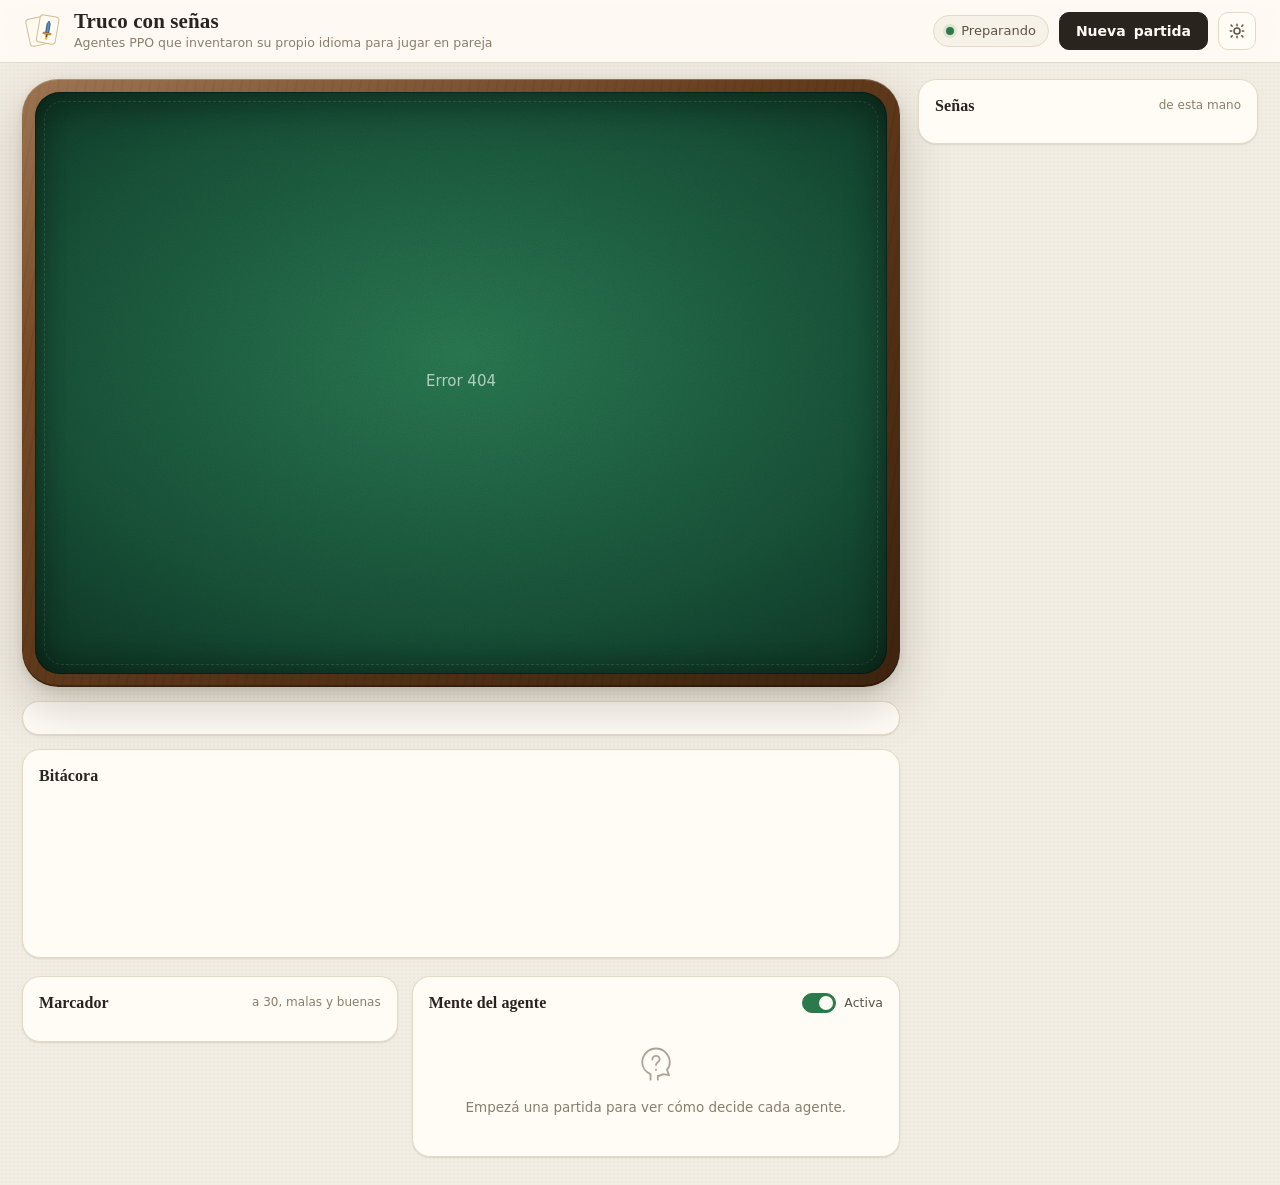
==== truco/web/index.html @ b8590ddc "feat: frontend de la demo con mesa de paño, cartas españolas en SVG y fósforos" ====
<!doctype html>
<html lang="es">
<head>
  <meta charset="utf-8">
  <meta name="viewport" content="width=device-width, initial-scale=1">
  <title>Truco con señas</title>
  <meta name="description" content="Truco argentino en parejas contra agentes PPO que inventaron su propio idioma de señas.">
  <meta name="theme-color" content="#19563b">
  <link rel="icon" href="favicon.svg" type="image/svg+xml">
  <link rel="stylesheet" href="css/theme.css">
  <link rel="stylesheet" href="css/table.css">
  <link rel="stylesheet" href="css/panels.css">
  <script>
    (function () {
      var theme = null;
      try { theme = localStorage.getItem('truco-tema'); } catch (e) {}
      if (theme !== 'light' && theme !== 'dark') {
        theme = window.matchMedia && window.matchMedia('(prefers-color-scheme: dark)').matches ? 'dark' : 'light';
      }
      document.documentElement.dataset.theme = theme;
    })();
  </script>
  <script type="module" src="js/main.js"></script>
</head>
<body>
  <header class="topbar">
    <div class="brand">
      <svg class="brand-logo" viewBox="0 0 40 40" aria-hidden="true">
        <rect x="4" y="6" width="20" height="29" rx="3.5" fill="#fffaf0" stroke="#cdbb96" transform="rotate(-12 14 20)"/>
        <rect x="15" y="4" width="20" height="29" rx="3.5" fill="#fffaf0" stroke="#cdbb96" transform="rotate(10 25 18)"/>
        <g transform="rotate(10 25 18)">
          <path d="M25 9.5 26.6 12.3V22H23.4V12.3Z" fill="#5d8fca" stroke="#1f4470" stroke-width="0.8" stroke-linejoin="round"/>
          <path d="M20.8 22H29.2V23.6H20.8Z" fill="#e2b33d" stroke="#8a5d05" stroke-width="0.6"/>
          <rect x="24.1" y="23.6" width="1.8" height="3.4" fill="#6b3f1d"/>
          <circle cx="25" cy="28" r="1.3" fill="#e2b33d"/>
        </g>
      </svg>
      <div>
        <h1>Truco con señas</h1>
        <p>Agentes PPO que inventaron su propio idioma para jugar en pareja</p>
      </div>
    </div>
    <div class="topbar-actions">
      <span class="mode-pill" id="mode-pill"><span class="dot"></span><span id="mode-text">Preparando</span></span>
      <button class="btn btn-primary" id="btn-nueva" type="button">Nueva<span class="sm-hide"> partida</span></button>
      <button class="icon-btn" id="btn-tema" type="button" aria-label="Cambiar entre modo claro y oscuro" title="Modo claro u oscuro">
        <svg viewBox="0 0 24 24" fill="none" stroke="currentColor" stroke-width="2" stroke-linecap="round" stroke-linejoin="round" aria-hidden="true">
          <path class="icon-sol" d="M12 3v2M12 19v2M4.2 4.2l1.4 1.4M18.4 18.4l1.4 1.4M3 12h2M19 12h2M4.2 19.8l1.4-1.4M18.4 5.6l1.4-1.4"/>
          <circle cx="12" cy="12" r="4"/>
        </svg>
      </button>
    </div>
  </header>

  <main class="layout" id="layout" data-tab="senas">
    <aside class="col col-side col-left" aria-label="Marcador y mente del agente">
      <section class="panel marcador" data-pane="marcador" aria-labelledby="marcador-titulo">
        <div class="panel-head">
          <h2 id="marcador-titulo">Marcador</h2>
          <span class="hint" id="marcador-hint">a 30, malas y buenas</span>
        </div>
        <div class="panel-body" id="marcador"></div>
      </section>
      <section class="panel mente" data-pane="mente" aria-labelledby="mente-titulo">
        <div class="panel-head">
          <h2 id="mente-titulo">Mente del agente</h2>
          <label class="switch">
            <input type="checkbox" id="mente-toggle" checked>
            <span class="track"></span>
            <span>Activa</span>
          </label>
        </div>
        <div class="panel-body" id="mente"></div>
      </section>
    </aside>

    <section class="col col-center" aria-label="Mesa">
      <div class="mesa">
        <div class="pano" id="pano">
          <div class="vacio-mesa">Preparando la mesa…</div>
        </div>
      </div>
      <div class="controles panel" id="controles"></div>
      <div class="tabs" role="tablist" aria-label="Paneles">
        <button type="button" role="tab" data-tab="senas" aria-selected="true">Señas</button>
        <button type="button" role="tab" data-tab="mente" aria-selected="false">Mente</button>
        <button type="button" role="tab" data-tab="marcador" aria-selected="false">Marcador</button>
        <button type="button" role="tab" data-tab="bitacora" aria-selected="false">Bitácora</button>
      </div>
      <section class="panel bitacora" data-pane="bitacora" aria-labelledby="bitacora-titulo">
        <div class="panel-head">
          <h2 id="bitacora-titulo">Bitácora</h2>
          <span class="hint" id="bitacora-hint"></span>
        </div>
        <ol class="log" id="log" aria-live="polite" aria-relevant="additions"></ol>
      </section>
    </section>

    <aside class="col col-side col-right" aria-label="Señas">
      <section class="panel senas" data-pane="senas" aria-labelledby="senas-titulo">
        <div class="panel-head">
          <h2 id="senas-titulo">Señas</h2>
          <span class="hint" id="senas-hint">de esta mano</span>
        </div>
        <div class="panel-body" id="senas"></div>
      </section>
    </aside>
  </main>

  <dialog class="setup" id="setup" aria-labelledby="setup-titulo">
    <form method="dialog" id="setup-form">
      <div class="setup-hero">
        <div class="hero-cards" id="hero-cards"></div>
        <h2 id="setup-titulo">Nueva partida</h2>
        <p>Antes de cada mano, cada jugador le hace una seña a su compañero. Los agentes PPO aprendieron solos qué significa cada gesto.</p>
      </div>
      <div class="setup-body">
        <div class="setup-modes">
          <div class="segmented" role="group" aria-label="Modo">
            <button type="button" data-mode="play" aria-pressed="true">Jugar</button>
            <button type="button" data-mode="watch" aria-pressed="false">Mirar</button>
          </div>
          <span class="mode-help" id="mode-help"></span>
        </div>
        <div class="setup-grid" id="setup-grid"></div>
        <div class="setup-options" id="setup-options"></div>
        <div class="setup-error" id="setup-error" hidden></div>
        <div class="setup-foot">
          <span class="note" id="setup-note"></span>
          <div>
            <button type="button" class="btn btn-ghost" id="setup-cancelar">Cancelar</button>
            <button type="submit" class="btn btn-primary" id="setup-ok" autofocus>Repartir</button>
          </div>
        </div>
      </div>
    </form>
  </dialog>

  <div class="toast-root" id="toasts" aria-live="assertive"></div>
</body>
</html>
---- truco/web/css/theme.css ----
:root {
  color-scheme: light;
  --bg: #f2ede3;
  --bg-grain: rgba(120, 96, 60, 0.035);
  --surface: #fffcf6;
  --surface-2: #f7f2e7;
  --surface-3: #efe8da;
  --border: #e3d9c6;
  --border-strong: #cfc2a8;
  --text: #2a241e;
  --text-2: #5d5346;
  --muted: #8a7e6c;
  --accent: #b5352c;
  --accent-soft: rgba(181, 53, 44, 0.1);
  --envido: #2d64a0;
  --envido-soft: rgba(45, 100, 160, 0.1);
  --good: #2c7a4c;
  --good-soft: rgba(44, 122, 76, 0.12);
  --gold: #b88a12;
  --gold-soft: rgba(201, 162, 39, 0.16);
  --team-0: #2f7d6d;
  --team-0-soft: rgba(47, 125, 109, 0.14);
  --team-1: #b8562c;
  --team-1-soft: rgba(184, 86, 44, 0.14);
  --felt-1: #2b7d55;
  --felt-2: #19563b;
  --felt-3: #0f3a27;
  --felt-ink: #e9f3ea;
  --felt-muted: rgba(233, 243, 234, 0.72);
  --rail-1: #8a5a30;
  --rail-2: #5a3518;
  --rail-3: #3e230e;
  --shadow-1: 0 1px 2px rgba(60, 45, 25, 0.08), 0 1px 1px rgba(60, 45, 25, 0.04);
  --shadow-2: 0 6px 18px rgba(60, 45, 25, 0.1), 0 2px 4px rgba(60, 45, 25, 0.06);
  --shadow-3: 0 18px 50px rgba(40, 28, 12, 0.22), 0 4px 10px rgba(40, 28, 12, 0.1);
  --radius-s: 8px;
  --radius-m: 12px;
  --radius-l: 18px;
  --font-ui: system-ui, -apple-system, "Segoe UI", Roboto, "Helvetica Neue", Arial, sans-serif;
  --font-display: "Iowan Old Style", "Palatino Linotype", Palatino, "Book Antiqua", Georgia, serif;
  --font-mono: ui-monospace, "Cascadia Mono", "Segoe UI Mono", Menlo, Consolas, monospace;
  --ease-out: cubic-bezier(0.2, 0.8, 0.2, 1);
  --ease-spring: cubic-bezier(0.34, 1.56, 0.64, 1);
  --card-w: 92px;
  --card-small: 56px;
  --card-table: 62px;
}

:root[data-theme="dark"] {
  color-scheme: dark;
  --bg: #111412;
  --bg-grain: rgba(255, 255, 255, 0.015);
  --surface: #1a1e1c;
  --surface-2: #202522;
  --surface-3: #282e2a;
  --border: #2d3430;
  --border-strong: #3c4540;
  --text: #ece6da;
  --text-2: #c8bfb0;
  --muted: #958b7b;
  --accent: #ea6a5e;
  --accent-soft: rgba(234, 106, 94, 0.14);
  --envido: #6ea8e3;
  --envido-soft: rgba(110, 168, 227, 0.14);
  --good: #62c08b;
  --good-soft: rgba(98, 192, 139, 0.14);
  --gold: #e2bd52;
  --gold-soft: rgba(226, 189, 82, 0.14);
  --team-0: #4fb39c;
  --team-0-soft: rgba(79, 179, 156, 0.16);
  --team-1: #e08455;
  --team-1-soft: rgba(224, 132, 85, 0.16);
  --felt-1: #20603f;
  --felt-2: #133f2a;
  --felt-3: #0a261a;
  --rail-1: #5e3d22;
  --rail-2: #3d2410;
  --rail-3: #291707;
  --shadow-1: 0 1px 2px rgba(0, 0, 0, 0.4);
  --shadow-2: 0 6px 18px rgba(0, 0, 0, 0.35), 0 2px 4px rgba(0, 0, 0, 0.25);
  --shadow-3: 0 18px 50px rgba(0, 0, 0, 0.55), 0 4px 10px rgba(0, 0, 0, 0.35);
}

*,
*::before,
*::after {
  box-sizing: border-box;
}

html {
  -webkit-text-size-adjust: 100%;
}

body {
  margin: 0;
  min-height: 100vh;
  font-family: var(--font-ui);
  font-size: 15px;
  line-height: 1.45;
  color: var(--text);
  background-color: var(--bg);
  background-image: radial-gradient(var(--bg-grain) 1px, transparent 1px);
  background-size: 4px 4px;
  -webkit-font-smoothing: antialiased;
}

button,
select,
input {
  font: inherit;
  color: inherit;
}

h1,
h2,
h3 {
  margin: 0;
  font-family: var(--font-display);
  font-weight: 700;
  letter-spacing: 0.005em;
}

[hidden] {
  display: none !important;
}

.sr-only {
  position: absolute;
  width: 1px;
  height: 1px;
  padding: 0;
  margin: -1px;
  overflow: hidden;
  clip: rect(0 0 0 0);
  white-space: nowrap;
  border: 0;
}

:focus-visible {
  outline: 2.5px solid var(--gold);
  outline-offset: 2px;
}

.topbar {
  position: sticky;
  top: 0;
  z-index: 30;
  display: flex;
  align-items: center;
  justify-content: space-between;
  gap: 16px;
  padding: 10px 24px;
  background: color-mix(in srgb, var(--surface) 88%, transparent);
  border-bottom: 1px solid var(--border);
  backdrop-filter: saturate(1.4) blur(10px);
}

.brand {
  display: flex;
  align-items: center;
  gap: 12px;
  min-width: 0;
}

.brand-logo {
  width: 38px;
  height: 38px;
  flex: none;
}

.brand h1 {
  font-size: 21px;
  line-height: 1.1;
}

.brand p {
  margin: 1px 0 0;
  font-size: 12.5px;
  color: var(--muted);
  white-space: nowrap;
  overflow: hidden;
  text-overflow: ellipsis;
}

.topbar-actions {
  display: flex;
  align-items: center;
  gap: 10px;
}

.mode-pill {
  display: inline-flex;
  align-items: center;
  gap: 7px;
  height: 32px;
  padding: 0 12px;
  border-radius: 999px;
  background: var(--surface-2);
  border: 1px solid var(--border);
  font-size: 13px;
  color: var(--text-2);
  white-space: nowrap;
}

.mode-pill .dot {
  width: 8px;
  height: 8px;
  border-radius: 50%;
  background: var(--good);
  box-shadow: 0 0 0 3px var(--good-soft);
}

.btn {
  display: inline-flex;
  align-items: center;
  justify-content: center;
  gap: 8px;
  height: 38px;
  padding: 0 16px;
  border-radius: 10px;
  border: 1px solid var(--border-strong);
  background: var(--surface);
  color: var(--text);
  font-weight: 600;
  font-size: 14px;
  cursor: pointer;
  transition: background 0.15s, border-color 0.15s, transform 0.12s, box-shadow 0.15s, color 0.15s;
  white-space: nowrap;
  user-select: none;
}

.btn:hover {
  background: var(--surface-2);
  border-color: var(--muted);
}

.btn:active {
  transform: translateY(1px);
}

.btn:disabled {
  opacity: 0.45;
  cursor: not-allowed;
  transform: none;
}

.btn-primary {
  background: var(--text);
  border-color: var(--text);
  color: var(--surface);
}

.btn-primary:hover {
  background: color-mix(in srgb, var(--text) 86%, var(--surface));
  border-color: color-mix(in srgb, var(--text) 86%, var(--surface));
}

.btn-ghost {
  background: transparent;
  border-color: transparent;
}

.btn-ghost:hover {
  background: var(--surface-2);
  border-color: var(--border);
}

.icon-btn {
  display: inline-grid;
  place-items: center;
  width: 38px;
  height: 38px;
  border-radius: 10px;
  border: 1px solid var(--border);
  background: var(--surface);
  cursor: pointer;
  color: var(--text-2);
  transition: background 0.15s, color 0.15s;
}

.icon-btn:hover {
  background: var(--surface-2);
  color: var(--text);
}

.icon-btn svg {
  width: 18px;
  height: 18px;
}

kbd {
  display: inline-grid;
  place-items: center;
  min-width: 18px;
  height: 18px;
  padding: 0 4px;
  border-radius: 5px;
  border: 1px solid currentColor;
  font: 600 10.5px/1 var(--font-mono);
  opacity: 0.55;
}

.layout {
  display: grid;
  grid-template-columns: minmax(268px, 300px) minmax(0, 1fr) minmax(300px, 350px);
  gap: 18px;
  padding: 16px 22px 28px;
  max-width: 1800px;
  margin: 0 auto;
  align-items: start;
}

.col {
  display: flex;
  flex-direction: column;
  gap: 14px;
  min-width: 0;
}

.col-side {
  position: sticky;
  top: 74px;
  max-height: calc(100vh - 88px);
  overflow-y: auto;
  overscroll-behavior: contain;
  scrollbar-width: thin;
  scrollbar-color: var(--border-strong) transparent;
  padding: 2px;
  margin: -2px;
}

.panel {
  background: var(--surface);
  border: 1px solid var(--border);
  border-radius: var(--radius-l);
  box-shadow: var(--shadow-1);
  min-width: 0;
}

.panel-head {
  display: flex;
  align-items: center;
  justify-content: space-between;
  gap: 10px;
  padding: 14px 16px 10px;
}

.panel-head h2 {
  font-size: 16px;
}

.panel-head .hint {
  font-size: 12px;
  color: var(--muted);
}

.panel-body {
  padding: 0 16px 16px;
}

.tabs {
  display: none;
}

.switch {
  position: relative;
  display: inline-flex;
  align-items: center;
  gap: 8px;
  font-size: 12.5px;
  color: var(--text-2);
  cursor: pointer;
  user-select: none;
}

.switch input {
  position: absolute;
  opacity: 0;
  pointer-events: none;
}

.switch .track {
  position: relative;
  width: 34px;
  height: 20px;
  border-radius: 999px;
  background: var(--surface-3);
  border: 1px solid var(--border-strong);
  transition: background 0.2s, border-color 0.2s;
}

.switch .track::after {
  content: "";
  position: absolute;
  top: 2px;
  left: 2px;
  width: 14px;
  height: 14px;
  border-radius: 50%;
  background: var(--surface);
  box-shadow: var(--shadow-1);
  transition: transform 0.2s var(--ease-out);
}

.switch input:checked + .track {
  background: var(--good);
  border-color: var(--good);
}

.switch input:checked + .track::after {
  transform: translateX(14px);
}

.switch input:focus-visible + .track {
  outline: 2.5px solid var(--gold);
  outline-offset: 2px;
}

dialog.setup {
  width: min(720px, calc(100vw - 32px));
  max-height: calc(100vh - 40px);
  padding: 0;
  border: 1px solid var(--border);
  border-radius: 22px;
  background: var(--surface);
  color: var(--text);
  box-shadow: var(--shadow-3);
  overflow: auto;
}

dialog.setup::backdrop {
  background: rgba(20, 16, 10, 0.5);
  backdrop-filter: blur(3px);
}

.setup-hero {
  position: relative;
  padding: 26px 28px 20px;
  background:
    radial-gradient(120% 140% at 0% 0%, rgba(255, 255, 255, 0.14), transparent 55%),
    linear-gradient(135deg, var(--felt-1), var(--felt-2) 70%, var(--felt-3));
  color: var(--felt-ink);
  overflow: hidden;
}

.setup-hero h2 {
  font-size: 26px;
}

.setup-hero p {
  margin: 6px 0 0;
  max-width: 470px;
  color: var(--felt-muted);
  font-size: 14px;
}

.setup-hero .hero-cards {
  position: absolute;
  right: 18px;
  top: 14px;
  display: flex;
  pointer-events: none;
}

.setup-hero .hero-cards .carta {
  width: 58px;
  height: 87px;
  margin-left: -26px;
  filter: drop-shadow(0 6px 10px rgba(0, 0, 0, 0.35));
}

.setup-hero .hero-cards .carta:nth-child(1) {
  transform: rotate(-14deg) translateY(10px);
}

.setup-hero .hero-cards .carta:nth-child(2) {
  transform: rotate(-2deg);
}

.setup-hero .hero-cards .carta:nth-child(3) {
  transform: rotate(11deg) translateY(8px);
}

.setup-body {
  padding: 20px 28px 24px;
}

.segmented {
  display: inline-flex;
  padding: 4px;
  border-radius: 12px;
  background: var(--surface-2);
  border: 1px solid var(--border);
  gap: 4px;
}

.segmented button {
  height: 34px;
  padding: 0 16px;
  border: 0;
  border-radius: 9px;
  background: transparent;
  color: var(--text-2);
  font-weight: 600;
  font-size: 14px;
  cursor: pointer;
  transition: background 0.15s, color 0.15s, box-shadow 0.15s;
}

.segmented button[aria-pressed="true"] {
  background: var(--surface);
  color: var(--text);
  box-shadow: var(--shadow-1);
}

.setup-modes {
  display: flex;
  align-items: center;
  justify-content: space-between;
  gap: 12px;
  flex-wrap: wrap;
}

.setup-modes .mode-help {
  font-size: 13px;
  color: var(--muted);
}

.setup-grid {
  display: grid;
  grid-template-columns: 1fr 1fr;
  gap: 14px 16px;
  margin-top: 18px;
}

.field {
  display: flex;
  flex-direction: column;
  gap: 6px;
  min-width: 0;
}

.field.wide {
  grid-column: 1 / -1;
}

.field label,
.field .label {
  display: flex;
  align-items: center;
  gap: 8px;
  font-size: 12.5px;
  font-weight: 600;
  color: var(--text-2);
  text-transform: uppercase;
  letter-spacing: 0.04em;
}

.field label .seat-dot {
  width: 9px;
  height: 9px;
  border-radius: 50%;
}

.field select {
  height: 42px;
  padding: 0 36px 0 12px;
  border-radius: 10px;
  border: 1px solid var(--border-strong);
  background: var(--surface)
    url("data:image/svg+xml,%3Csvg xmlns='http://www.w3.org/2000/svg' viewBox='0 0 20 20' fill='%238a7e6c'%3E%3Cpath d='M5.5 7.5 10 12l4.5-4.5'/%3E%3C/svg%3E")
    no-repeat right 10px center / 18px;
  appearance: none;
  cursor: pointer;
  min-width: 0;
  text-overflow: ellipsis;
}

.field select:hover {
  border-color: var(--muted);
}

.field .desc {
  min-height: 2.6em;
  font-size: 12.5px;
  color: var(--muted);
  line-height: 1.35;
}

.setup-options {
  display: flex;
  flex-wrap: wrap;
  align-items: center;
  gap: 14px 22px;
  margin-top: 6px;
  padding-top: 16px;
  border-top: 1px dashed var(--border);
}

.setup-foot {
  display: flex;
  align-items: center;
  justify-content: space-between;
  gap: 12px;
  margin-top: 22px;
}

.setup-foot .note {
  font-size: 12.5px;
  color: var(--muted);
}

.setup-error {
  margin-top: 14px;
  padding: 10px 12px;
  border-radius: 10px;
  background: var(--accent-soft);
  color: var(--accent);
  font-size: 13.5px;
}

.toast-root {
  position: fixed;
  left: 50%;
  bottom: 22px;
  z-index: 60;
  display: flex;
  flex-direction: column;
  align-items: center;
  gap: 8px;
  transform: translateX(-50%);
  pointer-events: none;
}

.toast {
  padding: 10px 16px;
  border-radius: 12px;
  background: var(--text);
  color: var(--surface);
  font-size: 14px;
  box-shadow: var(--shadow-3);
  animation: toast-in 0.25s var(--ease-out) both;
}

.toast.error {
  background: var(--accent);
  color: #fff;
}

@keyframes toast-in {
  from {
    opacity: 0;
    transform: translateY(10px) scale(0.98);
  }
}

@media (max-width: 1280px) {
  .layout {
    grid-template-columns: minmax(0, 1fr) minmax(290px, 340px);
  }

  .col-center {
    grid-column: 1;
    grid-row: 1;
  }

  .col-right {
    grid-column: 2;
    grid-row: 1 / span 2;
  }

  .col-left {
    grid-column: 1;
    grid-row: 2;
    position: static;
    max-height: none;
    overflow: visible;
    display: grid;
    grid-template-columns: minmax(250px, 1fr) minmax(0, 1.3fr);
    align-items: start;
  }
}

@media (max-width: 900px) {
  body {
    font-size: 14.5px;
  }

  .topbar {
    padding: 8px 14px;
  }

  .brand p {
    display: none;
  }

  .brand h1 {
    font-size: 18px;
  }

  .mode-pill {
    display: none;
  }

  .layout {
    grid-template-columns: minmax(0, 1fr);
    padding: 12px 12px 24px;
    gap: 14px;
  }

  .col-side,
  .col-left,
  .col-right {
    position: static;
    max-height: none;
    overflow: visible;
    grid-column: 1;
    grid-row: auto;
  }

  .col-left {
    display: flex;
  }

  .col-center {
    order: -1;
  }

  .tabs {
    display: flex;
    gap: 6px;
    padding: 4px;
    border-radius: 12px;
    background: var(--surface-2);
    border: 1px solid var(--border);
  }

  .tabs button {
    flex: 1;
    height: 36px;
    border: 0;
    border-radius: 9px;
    background: transparent;
    font-weight: 600;
    font-size: 13.5px;
    color: var(--text-2);
    cursor: pointer;
  }

  .tabs button[aria-selected="true"] {
    background: var(--surface);
    color: var(--text);
    box-shadow: var(--shadow-1);
  }

  .layout[data-tab] [data-pane] {
    display: none;
  }

  .layout[data-tab="senas"] [data-pane="senas"],
  .layout[data-tab="mente"] [data-pane="mente"],
  .layout[data-tab="marcador"] [data-pane="marcador"],
  .layout[data-tab="bitacora"] [data-pane="bitacora"] {
    display: block;
  }

  .setup-grid {
    grid-template-columns: 1fr;
  }

  .setup-hero .hero-cards {
    display: none;
  }

  .setup-body,
  .setup-hero {
    padding-left: 18px;
    padding-right: 18px;
  }
}

@media (max-width: 520px) {
  .sm-hide {
    display: none;
  }

  .topbar-actions {
    gap: 8px;
  }

  .topbar .btn {
    padding: 0 14px;
  }
}

@media (prefers-reduced-motion: reduce) {
  *,
  *::before,
  *::after {
    animation-duration: 0.01ms !important;
    animation-iteration-count: 1 !important;
    transition-duration: 0.01ms !important;
  }
}
---- truco/web/css/table.css ----
.carta {
  display: block;
  width: 100%;
  height: auto;
  overflow: visible;
}

.carta-fondo {
  fill: url(#g-paper);
  stroke: #d3c4a5;
  stroke-width: 1;
}

.carta-indice {
  font: 700 17px Georgia, "Times New Roman", serif;
}

:root {
  --card-open: 64px;
}

:root[data-theme="dark"] .carta {
  filter: brightness(0.94) saturate(0.96);
}

@media (min-width: 1281px) {
  .pano-info .mini-score {
    display: none;
  }
}

.mesa {
  position: relative;
  padding: 13px;
  border-radius: 36px;
  background:
    linear-gradient(160deg, rgba(255, 255, 255, 0.16), transparent 30%),
    repeating-linear-gradient(100deg, rgba(0, 0, 0, 0.05) 0 2px, transparent 2px 9px),
    linear-gradient(145deg, var(--rail-1), var(--rail-2) 55%, var(--rail-3));
  box-shadow:
    var(--shadow-3),
    inset 0 1px 0 rgba(255, 255, 255, 0.22),
    inset 0 -2px 0 rgba(0, 0, 0, 0.3);
}

.pano {
  position: relative;
  display: grid;
  grid-template-columns: minmax(118px, 1fr) minmax(0, 2.5fr) minmax(118px, 1fr);
  grid-template-rows: auto minmax(236px, 1fr) auto;
  grid-template-areas:
    "info north tools"
    "west center east"
    "south south south";
  gap: 6px 10px;
  min-height: clamp(480px, calc(100vh - 318px), 640px);
  padding: 14px 18px 16px;
  border-radius: 25px;
  color: var(--felt-ink);
  background: radial-gradient(ellipse 75% 70% at 50% 45%, var(--felt-1), var(--felt-2) 64%, var(--felt-3));
  box-shadow:
    inset 0 0 0 1px rgba(0, 0, 0, 0.3),
    inset 0 14px 40px rgba(0, 0, 0, 0.35),
    inset 0 -10px 30px rgba(0, 0, 0, 0.25);
  isolation: isolate;
  overflow: hidden;
}

.pano::before {
  content: "";
  position: absolute;
  inset: 0;
  z-index: -1;
  border-radius: inherit;
  background-image: url("data:image/svg+xml,%3Csvg xmlns='http://www.w3.org/2000/svg' width='180' height='180'%3E%3Cfilter id='n'%3E%3CfeTurbulence type='fractalNoise' baseFrequency='0.85' numOctaves='3' stitchTiles='stitch'/%3E%3CfeColorMatrix values='0 0 0 0 0 0 0 0 0 0 0 0 0 0 0 0 0 0 0.6 0'/%3E%3C/filter%3E%3Crect width='100%25' height='100%25' filter='url(%23n)'/%3E%3C/svg%3E");
  opacity: 0.2;
  mix-blend-mode: overlay;
  pointer-events: none;
}

.pano::after {
  content: "";
  position: absolute;
  inset: 9px;
  z-index: -1;
  border-radius: 19px;
  border: 1.5px dashed rgba(255, 255, 255, 0.11);
  pointer-events: none;
}

.pano-info {
  grid-area: info;
  align-self: start;
  display: flex;
  flex-direction: column;
  gap: 6px;
  font-size: 12.5px;
  color: var(--felt-muted);
}

.pano-info .hand-no {
  font-family: var(--font-display);
  font-size: 15px;
  font-weight: 700;
  color: var(--felt-ink);
}

.mini-score {
  display: inline-flex;
  flex-direction: column;
  gap: 3px;
}

.mini-score span {
  display: inline-flex;
  align-items: center;
  gap: 6px;
  white-space: nowrap;
}

.mini-score b {
  font-family: var(--font-display);
  font-size: 15px;
  color: var(--felt-ink);
  min-width: 18px;
}

.mini-score i {
  width: 8px;
  height: 8px;
  border-radius: 50%;
}

.pano-tools {
  grid-area: tools;
  justify-self: end;
  align-self: start;
  display: flex;
  flex-direction: column;
  align-items: flex-end;
  gap: 6px;
}

.felt-chip {
  display: inline-flex;
  align-items: center;
  gap: 6px;
  height: 26px;
  padding: 0 10px;
  border-radius: 999px;
  border: 1px solid rgba(255, 255, 255, 0.18);
  background: rgba(0, 0, 0, 0.18);
  color: var(--felt-ink);
  font-size: 12px;
  white-space: nowrap;
}

button.felt-chip {
  cursor: pointer;
}

button.felt-chip:hover {
  background: rgba(0, 0, 0, 0.3);
}

.asiento {
  position: relative;
  display: flex;
  align-items: center;
  gap: 8px;
  min-width: 0;
}

.asiento.pos-north {
  grid-area: north;
  justify-self: center;
  gap: 16px;
}

.asiento.pos-west {
  grid-area: west;
  flex-direction: column;
  justify-self: start;
  align-self: center;
}

.asiento.pos-east {
  grid-area: east;
  flex-direction: column;
  justify-self: end;
  align-self: center;
}

.asiento.pos-south {
  grid-area: south;
  justify-self: center;
  align-items: flex-end;
  gap: 18px;
  padding-top: 4px;
}

.identidad {
  position: relative;
  display: flex;
  align-items: center;
  gap: 9px;
}

.pos-west .identidad,
.pos-east .identidad {
  flex-direction: column;
  gap: 5px;
  text-align: center;
}

.pos-south .identidad {
  flex-direction: column;
  gap: 6px;
  padding-bottom: 6px;
  text-align: center;
}

.avatar {
  position: relative;
  width: 62px;
  height: 62px;
  flex: none;
  border-radius: 50%;
  box-shadow: 0 0 0 3px rgba(255, 255, 255, 0.85), 0 6px 14px rgba(0, 0, 0, 0.35);
  transition: box-shadow 0.3s;
}

.avatar .cara {
  width: 100%;
  height: 100%;
  display: block;
  border-radius: 50%;
}

.cara-fondo {
  fill: #ece4d2;
}

.team-1 .cara-fondo {
  fill: #f0e1d2;
}

.team-0 .cara-fondo {
  fill: #dfe9e2;
}

.avatar.gesto .cara {
  animation: gesto 1.5s var(--ease-out);
}

@keyframes gesto {
  0% {
    transform: scale(1);
  }
  14% {
    transform: scale(1.16);
  }
  28% {
    transform: scale(1.08) rotate(-3deg);
  }
  42% {
    transform: scale(1.1) rotate(2deg);
  }
  100% {
    transform: scale(1);
  }
}

.asiento.turno .avatar {
  box-shadow: 0 0 0 3px #ffd56b, 0 0 0 7px rgba(255, 213, 107, 0.28), 0 6px 18px rgba(0, 0, 0, 0.4);
  animation: turno 1.6s ease-in-out infinite;
}

@keyframes turno {
  50% {
    box-shadow: 0 0 0 3px #ffd56b, 0 0 0 11px rgba(255, 213, 107, 0.08), 0 6px 18px rgba(0, 0, 0, 0.4);
  }
}

.placa {
  display: flex;
  flex-direction: column;
  min-width: 0;
  line-height: 1.2;
}

.placa .rol {
  display: inline-flex;
  align-items: center;
  gap: 6px;
  font-weight: 700;
  font-size: 13.5px;
  color: #fff;
  text-shadow: 0 1px 2px rgba(0, 0, 0, 0.45);
  white-space: nowrap;
}

.placa .rol::before {
  content: "";
  width: 8px;
  height: 8px;
  border-radius: 50%;
  background: var(--team-color);
  box-shadow: 0 0 0 2px rgba(255, 255, 255, 0.75);
}

.placa .agente {
  max-width: 150px;
  font-size: 11.5px;
  color: var(--felt-muted);
  white-space: nowrap;
  overflow: hidden;
  text-overflow: ellipsis;
}

.team-0 {
  --team-color: var(--team-0);
}

.team-1 {
  --team-color: var(--team-1);
}

.chip-mano {
  position: absolute;
  top: -6px;
  left: -8px;
  z-index: 2;
  padding: 2px 7px;
  border-radius: 999px;
  background: #ffd56b;
  color: #3d2a00;
  font-size: 10.5px;
  font-weight: 800;
  letter-spacing: 0.06em;
  text-transform: uppercase;
  box-shadow: 0 2px 6px rgba(0, 0, 0, 0.3);
}

.pos-south .chip-mano {
  left: 50%;
  transform: translateX(-60px);
}

.envido-chip {
  font-size: 11px;
  color: var(--felt-muted);
  white-space: nowrap;
}

.mano-cartas {
  position: relative;
  display: flex;
  align-items: flex-end;
  justify-content: center;
  min-height: calc(var(--card-small) * 1.5);
}

.mano-cartas.abierta {
  min-height: calc(var(--card-open) * 1.5);
}

.mano-cartas .slot {
  position: relative;
  width: var(--card-small);
  flex: none;
  transform-origin: 50% 120%;
  transition: transform 0.25s var(--ease-out);
}

.mano-cartas.cerrada .slot + .slot {
  margin-left: calc(var(--card-small) * -0.55);
}

.mano-cartas.abierta .slot {
  width: var(--card-open);
}

.mano-cartas.abierta .slot + .slot {
  margin-left: calc(var(--card-open) * -0.16);
}

.mano-cartas .slot .carta {
  filter: drop-shadow(0 3px 5px rgba(0, 0, 0, 0.35));
}

.mano-cartas.cerrada .slot:nth-last-child(3) {
  transform: rotate(-9deg);
}

.mano-cartas.cerrada .slot:nth-last-child(2):not(:first-child) {
  transform: rotate(0deg) translateY(-3px);
}

.mano-cartas.cerrada .slot:last-child:not(:first-child) {
  transform: rotate(9deg);
}

.mano-cartas.cerrada .slot:nth-last-child(2):first-child {
  transform: rotate(-5deg);
}

.mano-propia {
  min-height: calc(var(--card-w) * 1.5 + 14px);
  gap: 12px;
  align-items: flex-end;
}

.mano-propia .slot {
  width: var(--card-w);
}

.carta-btn {
  display: block;
  width: 100%;
  padding: 0;
  border: 0;
  background: none;
  border-radius: 9px;
  cursor: default;
  transition: transform 0.2s var(--ease-out), filter 0.2s;
}

.carta-btn .carta {
  filter: drop-shadow(0 6px 10px rgba(0, 0, 0, 0.35));
}

.carta-btn.jugable {
  cursor: pointer;
}

.carta-btn.jugable:hover,
.carta-btn.jugable:focus-visible {
  transform: translateY(-14px) rotate(-1deg);
}

.carta-btn.jugable:hover .carta,
.carta-btn.jugable:focus-visible .carta {
  filter: drop-shadow(0 16px 18px rgba(0, 0, 0, 0.4));
}

.carta-btn.jugable::after {
  content: attr(data-key);
  position: absolute;
  bottom: -22px;
  left: 50%;
  transform: translateX(-50%);
  padding: 1px 6px;
  border-radius: 5px;
  background: rgba(0, 0, 0, 0.35);
  color: #fff;
  font: 600 10.5px/1.5 var(--font-mono);
  opacity: 0;
  transition: opacity 0.2s;
}

.carta-btn.jugable:hover::after,
.carta-btn.jugable:focus-visible::after {
  opacity: 1;
}

.mano-propia.espera .carta-btn {
  filter: saturate(0.9) brightness(0.96);
}

.reparte {
  animation: reparte 0.5s var(--ease-out) both;
  animation-delay: calc(var(--i, 0) * 70ms);
}

@keyframes reparte {
  from {
    opacity: 0;
    transform: translate(var(--from-x, 0), var(--from-y, -160px)) rotate(var(--from-r, 20deg)) scale(0.7);
  }
}

.pos-north .reparte {
  --from-y: 150px;
}

.pos-south .reparte {
  --from-y: -220px;
}

.pos-east .reparte {
  --from-x: -180px;
  --from-y: 0px;
}

.pos-west .reparte {
  --from-x: 180px;
  --from-y: 0px;
}

.centro {
  grid-area: center;
  display: grid;
  grid-template-columns: 1fr auto 1fr;
  grid-template-rows: 1fr auto 1fr;
  grid-template-areas:
    ". bn ."
    "bw tablero be"
    ". bs .";
  align-items: center;
  justify-items: center;
  gap: 8px 14px;
  min-width: 0;
}

.baza {
  display: flex;
  align-items: center;
  min-height: calc(var(--card-table) * 1.5);
}

.baza[data-pos="north"] {
  grid-area: bn;
}

.baza[data-pos="south"] {
  grid-area: bs;
}

.baza[data-pos="west"] {
  grid-area: bw;
  justify-self: end;
}

.baza[data-pos="east"] {
  grid-area: be;
  justify-self: start;
}

.baza[data-pos="west"],
.baza[data-pos="east"] {
  flex-direction: column;
  min-height: 0;
}

.baza[data-pos="west"] .carta-mesa + .carta-mesa,
.baza[data-pos="east"] .carta-mesa + .carta-mesa {
  margin-left: 0;
  margin-top: calc(var(--card-table) * -1.05);
}

.baza[data-pos="west"] .carta-mesa:nth-child(2) {
  left: -10px;
}

.baza[data-pos="west"] .carta-mesa:nth-child(3) {
  left: -20px;
}

.baza[data-pos="east"] .carta-mesa:nth-child(2) {
  left: 10px;
}

.baza[data-pos="east"] .carta-mesa:nth-child(3) {
  left: 20px;
}

.carta-mesa {
  position: relative;
  width: var(--card-table);
  flex: none;
  transform: rotate(var(--rot, 0deg));
  transition: filter 0.3s;
}

.carta-mesa + .carta-mesa {
  margin-left: calc(var(--card-table) * -0.42);
}

.carta-mesa .carta {
  filter: drop-shadow(0 3px 5px rgba(0, 0, 0, 0.4));
}

.carta-mesa.gana .carta {
  filter: drop-shadow(0 0 0 #ffd56b) drop-shadow(0 0 7px rgba(255, 213, 107, 0.9)) drop-shadow(0 3px 5px rgba(0, 0, 0, 0.35));
}

.carta-mesa.parda .carta {
  filter: drop-shadow(0 0 6px rgba(255, 255, 255, 0.55)) drop-shadow(0 3px 5px rgba(0, 0, 0, 0.35));
}

.carta-mesa.vieja {
  filter: brightness(0.86);
}

.carta-mesa.pulso {
  animation: pulso 0.9s var(--ease-out);
}

@keyframes pulso {
  30% {
    transform: rotate(var(--rot, 0deg)) scale(1.12);
  }
}

.tablero {
  grid-area: tablero;
  display: flex;
  flex-direction: column;
  align-items: center;
  gap: 8px;
  min-width: 156px;
  max-width: 230px;
  padding: 10px 14px;
  border-radius: 16px;
  background: rgba(0, 0, 0, 0.16);
  border: 1px solid rgba(255, 255, 255, 0.08);
  text-align: center;
}

.rondas {
  display: flex;
  gap: 6px;
}

.ronda {
  display: grid;
  place-items: center;
  min-width: 34px;
  height: 22px;
  padding: 0 6px;
  border-radius: 999px;
  border: 1px solid rgba(255, 255, 255, 0.24);
  font-size: 11px;
  font-weight: 700;
  color: var(--felt-muted);
}

.ronda.actual {
  border-color: #ffd56b;
  color: #ffe6a3;
}

.ronda.t0 {
  background: var(--team-0);
  border-color: transparent;
  color: #fff;
}

.ronda.t1 {
  background: var(--team-1);
  border-color: transparent;
  color: #fff;
}

.ronda.parda {
  background: rgba(255, 255, 255, 0.25);
  border-color: transparent;
  color: #fff;
}

.valor {
  font-size: 12.5px;
  color: var(--felt-muted);
  white-space: nowrap;
}

.valor b {
  color: var(--felt-ink);
  font-family: var(--font-display);
  font-size: 15px;
}

.canto-pendiente {
  display: inline-flex;
  align-items: center;
  gap: 6px;
  padding: 4px 10px;
  border-radius: 999px;
  background: #ffd56b;
  color: #3d2a00;
  font-size: 12px;
  font-weight: 700;
  animation: latido 1.4s ease-in-out infinite;
}

.canto-pendiente.envido {
  background: #a9d0f5;
  color: #0e2d4e;
}

@keyframes latido {
  50% {
    transform: scale(1.05);
  }
}

.envido-res {
  font-size: 12px;
  color: var(--felt-muted);
}

.globo {
  position: absolute;
  z-index: 20;
  max-width: 220px;
  padding: 7px 12px;
  border-radius: 14px;
  background: #fffaf0;
  color: #2a241e;
  font-weight: 800;
  font-size: 15px;
  line-height: 1.2;
  white-space: nowrap;
  box-shadow: 0 8px 22px rgba(0, 0, 0, 0.35);
  pointer-events: none;
  animation: globo 2.2s var(--ease-out) both;
}

.globo::after {
  content: "";
  position: absolute;
  width: 12px;
  height: 12px;
  background: inherit;
  transform: rotate(45deg);
}

.globo.truco {
  background: #c8352b;
  color: #fff;
  font-size: 18px;
  letter-spacing: 0.01em;
}

.globo.envido {
  background: #2d64a0;
  color: #fff;
}

.globo.quiero {
  background: #2c7a4c;
  color: #fff;
}

.globo.no-quiero,
.globo.mazo {
  background: #4b4540;
  color: #f3eee5;
}

.globo.sena {
  background: rgba(255, 250, 240, 0.95);
  font-weight: 600;
  font-size: 13px;
  color: #3c3329;
}

.globo.sena.oculta {
  background: rgba(20, 20, 20, 0.55);
  color: rgba(255, 255, 255, 0.85);
  font-style: italic;
}

.pos-south .globo {
  bottom: calc(100% + 8px);
  left: 6px;
}

.pos-south .globo::after {
  bottom: -5px;
  left: 30px;
}

.pos-north .globo {
  top: calc(100% + 10px);
  left: 4px;
}

.pos-north .globo::after {
  top: -5px;
  left: 24px;
}

.pos-west .globo::after {
  top: 12px;
  left: -5px;
}

.pos-west .globo {
  top: 0;
  left: calc(100% + 10px);
}

.pos-east .globo {
  top: 0;
  right: calc(100% + 10px);
}

.pos-east .globo::after {
  top: 12px;
  right: -5px;
}

@keyframes globo {
  0% {
    opacity: 0;
    transform: scale(0.6) translateY(6px);
  }
  12% {
    opacity: 1;
    transform: scale(1.06);
  }
  20% {
    transform: scale(1);
  }
  82% {
    opacity: 1;
  }
  100% {
    opacity: 0;
    transform: translateY(-4px);
  }
}

.overlay {
  position: absolute;
  inset: 0;
  z-index: 25;
  display: grid;
  place-items: center;
  padding: 20px;
  background: radial-gradient(ellipse at center, rgba(0, 0, 0, 0.18), rgba(0, 0, 0, 0.5));
  animation: fade-in 0.35s ease both;
}

.overlay.abajo {
  place-items: end center;
  padding: 14px;
  background: linear-gradient(to top, rgba(0, 0, 0, 0.42), transparent 42%);
  pointer-events: none;
}

.overlay.abajo .resumen {
  pointer-events: auto;
  width: min(520px, 100%);
  padding: 14px 18px 14px;
  display: grid;
  grid-template-columns: minmax(0, 1fr) auto;
  grid-template-areas:
    "eyebrow eyebrow"
    "titulo acciones"
    "detalle acciones"
    "puntos acciones"
    "progreso progreso";
  column-gap: 16px;
  text-align: left;
}

.overlay.abajo .resumen .eyebrow {
  grid-area: eyebrow;
}

.overlay.abajo .resumen h3 {
  grid-area: titulo;
  margin-top: 2px;
  font-size: 20px;
}

.overlay.abajo .resumen .detalle {
  grid-area: detalle;
  margin-top: 2px;
  font-size: 13.5px;
}

.overlay.abajo .resumen .puntos {
  grid-area: puntos;
  justify-content: flex-start;
  margin-top: 8px;
}

.overlay.abajo .resumen .acciones {
  grid-area: acciones;
  align-self: center;
  margin-top: 0;
}

.overlay.abajo .resumen .progreso {
  grid-area: progreso;
  margin-top: 12px;
}

@keyframes fade-in {
  from {
    opacity: 0;
  }
}

.resumen {
  width: min(420px, 100%);
  padding: 20px 22px 18px;
  border-radius: 20px;
  background: var(--surface);
  color: var(--text);
  box-shadow: var(--shadow-3);
  text-align: center;
  animation: pop-in 0.45s var(--ease-spring) both;
}

@keyframes pop-in {
  from {
    opacity: 0;
    transform: scale(0.9) translateY(12px);
  }
}

.resumen .eyebrow {
  font-size: 11.5px;
  font-weight: 700;
  letter-spacing: 0.08em;
  text-transform: uppercase;
  color: var(--muted);
}

.resumen h3 {
  margin-top: 4px;
  font-size: 23px;
}

.resumen .detalle {
  margin: 6px 0 0;
  color: var(--text-2);
  font-size: 14px;
}

.resumen .puntos {
  display: flex;
  justify-content: center;
  gap: 10px;
  margin-top: 14px;
}

.resumen .puntos span {
  display: inline-flex;
  align-items: center;
  gap: 6px;
  padding: 5px 12px;
  border-radius: 999px;
  background: var(--surface-2);
  border: 1px solid var(--border);
  font-weight: 700;
  font-size: 14px;
}

.resumen .puntos i {
  width: 9px;
  height: 9px;
  border-radius: 50%;
}

.resumen .acciones {
  display: flex;
  justify-content: center;
  gap: 10px;
  margin-top: 16px;
}

.resumen .progreso {
  height: 3px;
  margin-top: 16px;
  border-radius: 3px;
  background: var(--surface-3);
  overflow: hidden;
}

.resumen .progreso i {
  display: block;
  height: 100%;
  background: var(--gold);
  transform-origin: left;
  animation: progreso linear both;
}

@keyframes progreso {
  from {
    transform: scaleX(0);
  }
}

.resumen.final h3 {
  font-size: 28px;
}

.resumen .trofeo {
  width: 54px;
  height: 54px;
  margin: 0 auto 6px;
}

.vacio-mesa {
  grid-column: 1 / -1;
  grid-row: 1 / -1;
  display: grid;
  place-items: center;
  text-align: center;
  color: var(--felt-muted);
}

@media (max-width: 1440px) {
  :root {
    --card-w: 84px;
    --card-small: 50px;
    --card-table: 58px;
    --card-open: 58px;
  }
}

@media (max-width: 900px) {
  :root {
    --card-w: 76px;
    --card-small: 40px;
    --card-table: 46px;
    --card-open: 44px;
  }

  .asiento.pos-north {
    flex-direction: column;
    gap: 6px;
  }

  .mesa {
    padding: 8px;
    border-radius: 26px;
  }

  .pano {
    grid-template-columns: minmax(74px, 1fr) minmax(0, 2fr) minmax(74px, 1fr);
    min-height: 0;
    padding: 10px 8px 12px;
    gap: 4px 4px;
    border-radius: 19px;
  }

  .avatar {
    width: 46px;
    height: 46px;
  }

  .placa .agente {
    max-width: 84px;
  }

  .placa .rol {
    font-size: 12px;
  }

  .centro {
    grid-template-columns: 1fr auto 1fr;
    grid-template-rows: auto auto 1fr auto;
    grid-template-areas:
      "tablero tablero tablero"
      ". bn ."
      "bw . be"
      ". bs .";
    gap: 4px 6px;
  }

  .tablero {
    flex-direction: row;
    flex-wrap: wrap;
    justify-content: center;
    gap: 4px 8px;
    min-width: 0;
    max-width: none;
    padding: 4px 8px;
    border-radius: 12px;
  }

  .tablero .valor,
  .tablero .envido-res {
    font-size: 11.5px;
  }

  .tablero .valor b {
    font-size: 13px;
  }

  .ronda {
    min-width: 28px;
    height: 20px;
  }

  .canto-pendiente {
    padding: 2px 8px;
    font-size: 11px;
  }

  .pano-tools .felt-chip:not(button) {
    display: none;
  }

  .felt-chip {
    height: 24px;
    padding: 0 8px;
    font-size: 11px;
  }

  .overlay.abajo .resumen {
    grid-template-columns: minmax(0, 1fr);
    grid-template-areas:
      "eyebrow"
      "titulo"
      "detalle"
      "puntos"
      "acciones"
      "progreso";
  }

  .overlay.abajo .resumen .acciones {
    margin-top: 12px;
    justify-content: stretch;
  }

  .overlay.abajo .resumen .acciones .btn {
    flex: 1;
  }

  .mano-propia {
    gap: 8px;
  }

  .asiento.pos-south {
    gap: 10px;
  }

  .pos-south .identidad {
    display: none;
  }

  .globo {
    font-size: 13px;
  }

  .globo.truco {
    font-size: 15px;
  }
}

@media (max-width: 520px) {
  :root {
    --card-w: 68px;
    --card-small: 34px;
    --card-table: 40px;
    --card-open: 36px;
  }

  .pano-info .mini-score {
    display: none;
  }

  .placa .agente {
    display: none;
  }

  .avatar {
    width: 40px;
    height: 40px;
  }

  .carta-mesa + .carta-mesa {
    margin-left: calc(var(--card-table) * -0.55);
  }
}
---- truco/web/css/panels.css ----
.marcador .equipos {
  display: grid;
  grid-template-columns: 1fr 1fr;
  gap: 10px;
}

.equipo {
  display: flex;
  flex-direction: column;
  align-items: center;
  min-width: 0;
  padding: 10px 8px 8px;
  border-radius: 14px;
  background: var(--surface-2);
  border: 1px solid var(--border);
}

.equipo.lider {
  border-color: color-mix(in srgb, var(--team-color) 45%, var(--border));
}

.equipo-head {
  display: flex;
  align-items: baseline;
  justify-content: center;
  gap: 8px;
  width: 100%;
}

.equipo-head .nombre {
  font-weight: 700;
  font-size: 13.5px;
  color: var(--team-color);
  white-space: nowrap;
  overflow: hidden;
  text-overflow: ellipsis;
}

.equipo-head .puntos {
  font-family: var(--font-display);
  font-weight: 700;
  font-size: 26px;
  line-height: 1;
  font-variant-numeric: tabular-nums;
}

.equipo-agentes {
  width: 100%;
  margin-top: 2px;
  font-size: 11px;
  color: var(--muted);
  text-align: center;
  white-space: nowrap;
  overflow: hidden;
  text-overflow: ellipsis;
}

.fosforos {
  width: 100%;
  max-width: 128px;
  height: auto;
  margin-top: 8px;
  overflow: visible;
}

.fosforos .palito line {
  stroke: #e2c591;
  stroke-width: 3.4;
  stroke-linecap: round;
}

.fosforos .palito .sombra {
  stroke: rgba(70, 45, 15, 0.25);
  stroke-width: 3.4;
}

.fosforos .palito circle {
  fill: #b23a26;
  stroke: #7c2414;
  stroke-width: 0.6;
}

:root[data-theme="dark"] .fosforos .palito line {
  stroke: #d8bb85;
}

.fosforos .vacio {
  fill: none;
  stroke: var(--border-strong);
  stroke-width: 1;
  stroke-dasharray: 2 3;
  opacity: 0.8;
}

.fosforos .divisor {
  stroke: var(--border-strong);
  stroke-width: 1;
  stroke-dasharray: 3 3;
}

.fosforos .rotulo {
  font: 600 7.5px var(--font-ui);
  fill: var(--muted);
  letter-spacing: 0.08em;
  text-transform: uppercase;
}

.fosforos .palito.nuevo {
  animation: palito 0.55s var(--ease-spring) both;
  transform-box: fill-box;
  transform-origin: center;
}

@keyframes palito {
  from {
    opacity: 0;
    transform: scale(0.2) rotate(-25deg);
  }
}

.marcador-pie {
  display: flex;
  justify-content: space-between;
  margin-top: 10px;
  font-size: 12px;
  color: var(--muted);
}

.bitacora {
  display: flex;
  flex-direction: column;
  min-height: 0;
  flex: 1;
}

.log {
  list-style: none;
  margin: 0;
  padding: 0 10px 12px;
  overflow-y: auto;
  min-height: 160px;
  max-height: 520px;
  flex: 1;
  scroll-behavior: smooth;
}

.col-side .log {
  max-height: none;
}

.log li {
  display: flex;
  align-items: baseline;
  gap: 8px;
  padding: 4px 6px;
  border-radius: 8px;
  font-size: 13px;
  color: var(--text-2);
  animation: log-in 0.3s var(--ease-out) both;
}

.log li .punto {
  flex: none;
  width: 7px;
  height: 7px;
  border-radius: 50%;
  background: var(--team-color, var(--muted));
  transform: translateY(-1px);
}

.log li.importante {
  color: var(--text);
  font-weight: 600;
}

.log li.mano-sep {
  justify-content: center;
  margin-top: 6px;
  padding: 6px 0 2px;
  font-size: 11px;
  font-weight: 700;
  letter-spacing: 0.08em;
  text-transform: uppercase;
  color: var(--muted);
}

.log li.mano-sep::before,
.log li.mano-sep::after {
  content: "";
  flex: 1;
  height: 1px;
  background: var(--border);
}

.log li.resultado {
  background: var(--gold-soft);
  color: var(--text);
  font-weight: 600;
}

@keyframes log-in {
  from {
    opacity: 0;
    transform: translateX(-6px);
  }
}

.senas-lista {
  list-style: none;
  margin: 0;
  padding: 0;
  display: flex;
  flex-direction: column;
  gap: 6px;
}

.sena-row {
  display: grid;
  grid-template-columns: 36px minmax(0, 1fr) auto;
  align-items: center;
  gap: 10px;
  padding: 6px 8px;
  border-radius: 12px;
  background: var(--surface-2);
  border: 1px solid transparent;
  transition: background 0.3s, border-color 0.3s;
}

.sena-row.flash {
  animation: flash 1.4s ease;
}

@keyframes flash {
  0%,
  40% {
    background: var(--gold-soft);
    border-color: color-mix(in srgb, var(--gold) 50%, transparent);
  }
}

.mini-cara {
  width: 36px;
  height: 36px;
  border-radius: 50%;
  overflow: hidden;
  box-shadow: 0 0 0 2px var(--surface), 0 0 0 3px var(--team-color, var(--border));
}

.mini-cara .cara {
  width: 100%;
  height: 100%;
  display: block;
}

.sena-texto {
  min-width: 0;
  line-height: 1.25;
}

.sena-texto .quien {
  font-size: 12px;
  color: var(--muted);
}

.sena-texto .quien b {
  color: var(--text-2);
  font-weight: 700;
}

.sena-texto .significado {
  font-size: 14px;
  font-weight: 600;
  color: var(--text);
  white-space: nowrap;
  overflow: hidden;
  text-overflow: ellipsis;
}

.sena-texto .significado.tenue {
  font-weight: 500;
  color: var(--muted);
  font-style: italic;
}

.badge {
  display: inline-flex;
  align-items: center;
  gap: 4px;
  height: 22px;
  padding: 0 8px;
  border-radius: 999px;
  font-size: 11.5px;
  font-weight: 700;
  white-space: nowrap;
  background: var(--surface-3);
  color: var(--text-2);
}

.badge.ok {
  background: var(--good-soft);
  color: var(--good);
}

.badge.mal {
  background: var(--accent-soft);
  color: var(--accent);
}

.badge.oro {
  background: var(--gold-soft);
  color: var(--gold);
}

.badge.azul {
  background: var(--envido-soft);
  color: var(--envido);
}

.diccionario {
  margin-top: 14px;
  padding-top: 12px;
  border-top: 1px solid var(--border);
}

.dic-head {
  display: flex;
  align-items: center;
  justify-content: space-between;
  gap: 8px;
  flex-wrap: wrap;
}

.dic-head h3 {
  font-size: 14.5px;
}

.dic-tabs {
  display: inline-flex;
  padding: 3px;
  gap: 3px;
  border-radius: 10px;
  background: var(--surface-2);
  border: 1px solid var(--border);
}

.dic-tabs button {
  height: 26px;
  padding: 0 10px;
  border: 0;
  border-radius: 7px;
  background: transparent;
  font-size: 12px;
  font-weight: 600;
  color: var(--text-2);
  cursor: pointer;
}

.dic-tabs button[aria-pressed="true"] {
  background: var(--surface);
  color: var(--text);
  box-shadow: var(--shadow-1);
}

.dic-meta {
  margin: 4px 0 10px;
  font-size: 12px;
  color: var(--muted);
}

.dic-lista {
  list-style: none;
  margin: 0;
  padding: 0;
  display: flex;
  flex-direction: column;
  gap: 2px;
}

.dic-item {
  border-radius: 10px;
}

.dic-item > button {
  display: grid;
  grid-template-columns: 30px minmax(0, 1fr) 64px;
  align-items: center;
  gap: 10px;
  width: 100%;
  padding: 5px 6px;
  border: 0;
  border-radius: 10px;
  background: transparent;
  text-align: left;
  cursor: pointer;
}

.dic-item > button:hover {
  background: var(--surface-2);
}

.dic-item.abierto > button {
  background: var(--surface-2);
}

.dic-item .mini-cara {
  width: 30px;
  height: 30px;
  box-shadow: none;
}

.dic-item .nombre {
  display: block;
  font-size: 11.5px;
  color: var(--muted);
}

.dic-item .sentido {
  display: block;
  font-size: 13.5px;
  font-weight: 600;
  white-space: nowrap;
  overflow: hidden;
  text-overflow: ellipsis;
}

.dic-item .sentido.tenue {
  font-weight: 500;
  color: var(--muted);
}

.dic-item.sin-uso {
  opacity: 0.55;
}

.medidor {
  display: flex;
  flex-direction: column;
  align-items: flex-end;
  gap: 3px;
  font-size: 11px;
  color: var(--muted);
  font-variant-numeric: tabular-nums;
}

.medidor .barra {
  width: 100%;
  height: 5px;
  border-radius: 5px;
  background: var(--surface-3);
  overflow: hidden;
}

.medidor .barra i {
  display: block;
  height: 100%;
  border-radius: inherit;
  background: var(--gold);
}

.perfil {
  padding: 6px 8px 10px 46px;
  display: grid;
  grid-template-columns: minmax(0, 1fr) 90px 34px;
  gap: 4px 8px;
  align-items: center;
  font-size: 12px;
}

.perfil .rasgo {
  color: var(--text-2);
  white-space: nowrap;
  overflow: hidden;
  text-overflow: ellipsis;
}

.perfil .pct {
  text-align: right;
  font-variant-numeric: tabular-nums;
  color: var(--muted);
}

.barra-base {
  position: relative;
  height: 7px;
  border-radius: 7px;
  background: var(--surface-3);
}

.barra-base i {
  position: absolute;
  inset: 0 auto 0 0;
  border-radius: inherit;
  background: var(--envido);
}

.barra-base b {
  position: absolute;
  top: -3px;
  bottom: -3px;
  width: 2px;
  border-radius: 2px;
  background: var(--text);
  opacity: 0.55;
}

.perfil-nota {
  grid-column: 1 / -1;
  font-size: 11px;
  color: var(--muted);
}

.mente-vacia {
  padding: 18px 8px 22px;
  text-align: center;
  color: var(--muted);
  font-size: 13.5px;
}

.mente-vacia svg {
  width: 44px;
  height: 44px;
  margin-bottom: 6px;
  opacity: 0.7;
}

.mente-card {
  display: flex;
  flex-direction: column;
  gap: 14px;
}

.mente-quien {
  display: grid;
  grid-template-columns: 38px minmax(0, 1fr);
  gap: 10px;
  align-items: center;
}

.mente-quien .mini-cara {
  width: 38px;
  height: 38px;
}

.mente-card.consejo .mente-quien .nombre {
  color: var(--gold);
}

.mente-quien .nombre {
  font-weight: 700;
  font-size: 14.5px;
}

.mente-quien .sub {
  font-size: 12px;
  color: var(--muted);
  white-space: nowrap;
  overflow: hidden;
  text-overflow: ellipsis;
}

.mente-quien .nombre {
  display: flex;
  align-items: center;
  gap: 8px;
  min-width: 0;
}

.mente-contexto {
  display: inline-block;
  min-width: 0;
  padding: 1px 9px;
  border-radius: 999px;
  background: var(--surface-2);
  border: 1px solid var(--border);
  font-family: var(--font-ui);
  font-size: 11.5px;
  font-weight: 500;
  color: var(--text-2);
  white-space: nowrap;
  overflow: hidden;
  text-overflow: ellipsis;
}

.seccion-titulo {
  display: flex;
  align-items: baseline;
  justify-content: space-between;
  gap: 8px;
  margin-bottom: 6px;
  font-size: 11.5px;
  font-weight: 700;
  letter-spacing: 0.06em;
  text-transform: uppercase;
  color: var(--muted);
}

.seccion-titulo span {
  font-weight: 500;
  letter-spacing: 0;
  text-transform: none;
}

.gauge {
  position: relative;
  height: 24px;
}

.gauge .riel {
  position: absolute;
  top: 9px;
  left: 0;
  right: 0;
  height: 6px;
  border-radius: 6px;
  background: linear-gradient(90deg, var(--accent) 0%, color-mix(in srgb, var(--accent) 25%, var(--surface-3)) 42%, var(--surface-3) 50%, color-mix(in srgb, var(--good) 25%, var(--surface-3)) 58%, var(--good) 100%);
  opacity: 0.8;
}

.gauge .cero {
  position: absolute;
  top: 4px;
  left: 50%;
  width: 1px;
  height: 16px;
  background: var(--border-strong);
}

.gauge .aguja {
  position: absolute;
  top: 2px;
  width: 20px;
  height: 20px;
  margin-left: -10px;
  border-radius: 50%;
  background: var(--surface);
  border: 3px solid var(--text);
  box-shadow: var(--shadow-2);
  transition: left 0.5s var(--ease-out);
}

.gauge-escala {
  display: flex;
  justify-content: space-between;
  font-size: 10.5px;
  color: var(--muted);
}

.valor-num {
  font-family: var(--font-display);
  font-size: 19px;
  font-weight: 700;
  line-height: 1;
  letter-spacing: 0;
  text-transform: none;
  color: var(--text);
}

.valor-num.pos {
  color: var(--good);
}

.valor-num.neg {
  color: var(--accent);
}

.probs {
  list-style: none;
  margin: 0;
  padding: 0;
  display: flex;
  flex-direction: column;
  gap: 5px;
}

.prob {
  display: grid;
  grid-template-columns: minmax(0, 1fr) 64px 38px;
  gap: 8px;
  align-items: center;
  min-height: 22px;
}

.prob .etq {
  display: flex;
  align-items: center;
  gap: 6px;
  font-size: 13px;
  color: var(--text-2);
  white-space: nowrap;
  overflow: hidden;
  text-overflow: ellipsis;
}

.prob.elegida .etq {
  color: var(--text);
  font-weight: 700;
}

.prob .etq .check {
  flex: none;
  display: grid;
  place-items: center;
  width: 16px;
  height: 16px;
  border-radius: 50%;
  background: var(--good);
  color: #fff;
  font-size: 10px;
}

.prob .pct {
  text-align: right;
  font-size: 12.5px;
  font-weight: 600;
  font-variant-numeric: tabular-nums;
  color: var(--text-2);
}

.prob .barra {
  height: 8px;
  border-radius: 8px;
  background: var(--surface-3);
  overflow: hidden;
}

.prob .barra i {
  display: block;
  height: 100%;
  border-radius: inherit;
  background: color-mix(in srgb, var(--text) 35%, var(--surface-3));
  transform-origin: left;
  animation: crece 0.55s var(--ease-out) both;
}

.prob.elegida .barra i {
  background: linear-gradient(90deg, var(--gold), color-mix(in srgb, var(--gold) 70%, #fff));
}

.prob.tipo-truco .barra i {
  background: color-mix(in srgb, var(--accent) 55%, var(--surface-3));
}

.prob.tipo-envido .barra i {
  background: color-mix(in srgb, var(--envido) 55%, var(--surface-3));
}

.prob.elegida.tipo-truco .barra i {
  background: var(--accent);
}

.prob.elegida.tipo-envido .barra i {
  background: var(--envido);
}

@keyframes crece {
  from {
    transform: scaleX(0);
  }
}

.creencias {
  display: grid;
  grid-template-columns: minmax(0, 1fr) 84px 34px;
  gap: 5px 8px;
  align-items: center;
  font-size: 12px;
}

.creencias .rasgo {
  color: var(--text-2);
  white-space: nowrap;
  overflow: hidden;
  text-overflow: ellipsis;
}

.creencias .pct {
  text-align: right;
  color: var(--muted);
  font-variant-numeric: tabular-nums;
}

.creencias .alto {
  color: var(--text);
  font-weight: 700;
}

.reglas-nota {
  padding: 10px 12px;
  border-radius: 12px;
  background: var(--surface-2);
  font-size: 13px;
  color: var(--text-2);
}

.reglas-nota b {
  color: var(--text);
}

.linea-tiempo {
  display: flex;
  flex-wrap: wrap;
  gap: 4px;
  margin-top: 14px;
  padding-top: 12px;
  border-top: 1px solid var(--border);
}

.linea-tiempo button {
  display: inline-flex;
  align-items: center;
  gap: 5px;
  height: 26px;
  padding: 0 8px 0 4px;
  border-radius: 999px;
  border: 1px solid var(--border);
  background: var(--surface);
  font-size: 11.5px;
  color: var(--text-2);
  cursor: pointer;
  max-width: 100%;
}

.linea-tiempo button .mini-cara {
  width: 18px;
  height: 18px;
  box-shadow: none;
}

.linea-tiempo button[aria-pressed="true"] {
  border-color: var(--gold);
  background: var(--gold-soft);
  color: var(--text);
}

.linea-tiempo .seguir {
  margin-left: auto;
  padding: 0 10px;
}

.controles {
  display: grid;
  grid-template-columns: minmax(0, 1fr) auto;
  grid-template-areas:
    "estado ritmo"
    "acciones acciones";
  align-items: center;
  gap: 8px 16px;
  padding: 11px 16px 13px;
}

.estado {
  grid-area: estado;
  display: flex;
  align-items: baseline;
  gap: 10px;
  min-width: 0;
}

.estado .titulo {
  display: flex;
  flex: none;
  align-items: center;
  gap: 8px;
  font-family: var(--font-display);
  font-weight: 700;
  font-size: 17px;
  line-height: 1.25;
}

.estado .sub {
  min-width: 0;
  font-size: 13px;
  color: var(--muted);
  white-space: nowrap;
  overflow: hidden;
  text-overflow: ellipsis;
}

.estado .pensando {
  display: inline-flex;
  gap: 3px;
}

.estado .pensando i {
  width: 5px;
  height: 5px;
  border-radius: 50%;
  background: var(--muted);
  animation: puntos 1.1s infinite ease-in-out;
}

.estado .pensando i:nth-child(2) {
  animation-delay: 0.15s;
}

.estado .pensando i:nth-child(3) {
  animation-delay: 0.3s;
}

@keyframes puntos {
  40% {
    transform: translateY(-4px);
    opacity: 1;
  }
  0%,
  80%,
  100% {
    opacity: 0.4;
  }
}

.acciones {
  grid-area: acciones;
  display: flex;
  flex-wrap: wrap;
  align-items: center;
  justify-content: center;
  gap: 8px;
  min-height: 46px;
}

.controles.watch {
  grid-template-areas: "estado ritmo";
}

.controles.watch .acciones:empty {
  display: none;
}

.controles.watch .acciones {
  grid-area: auto;
  grid-column: 1 / -1;
}

.acciones .pista {
  font-size: 12.5px;
  color: var(--muted);
}

.accion {
  position: relative;
  display: inline-flex;
  align-items: center;
  gap: 8px;
  height: 44px;
  padding: 0 16px;
  border-radius: 12px;
  border: 1px solid transparent;
  font-weight: 700;
  font-size: 14.5px;
  cursor: pointer;
  transition: transform 0.12s, box-shadow 0.15s, filter 0.15s;
  box-shadow: var(--shadow-1);
  animation: accion-in 0.3s var(--ease-out) both;
}

.accion:hover {
  filter: brightness(1.06);
  box-shadow: var(--shadow-2);
}

.accion:active {
  transform: translateY(1px);
}

.accion kbd {
  opacity: 0.7;
}

@keyframes accion-in {
  from {
    opacity: 0;
    transform: translateY(6px);
  }
}

.accion.truco {
  background: var(--accent);
  color: #fff;
}

.accion.envido {
  background: var(--envido);
  color: #fff;
}

.accion.quiero {
  background: var(--good);
  color: #fff;
}

.accion.no-quiero {
  background: var(--surface-3);
  color: var(--text);
  border-color: var(--border-strong);
}

.accion.mazo {
  background: transparent;
  color: var(--text-2);
  border-color: var(--border-strong);
  box-shadow: none;
}

.accion.mazo:hover {
  background: var(--surface-2);
}

.accion.siguiente {
  background: var(--text);
  color: var(--surface);
}

.grupo-sep {
  width: 1px;
  height: 28px;
  background: var(--border);
}

.ritmo {
  grid-area: ritmo;
  display: flex;
  align-items: center;
  gap: 8px;
}

.ritmo .icon-btn {
  width: 34px;
  height: 34px;
}

.ritmo .icon-btn:disabled {
  opacity: 0.4;
  cursor: default;
}

.ritmo .velocidad {
  display: flex;
  align-items: center;
  gap: 8px;
  font-size: 12px;
  color: var(--muted);
  white-space: nowrap;
}

.ritmo .velocidad b {
  display: inline-block;
  min-width: 30px;
  color: var(--text-2);
  font-variant-numeric: tabular-nums;
}

.ritmo input[type="range"] {
  width: 104px;
  accent-color: var(--gold);
}

.picker {
  width: 100%;
}

.picker-titulo {
  display: flex;
  align-items: baseline;
  justify-content: center;
  gap: 8px;
  margin-bottom: 8px;
  font-size: 13.5px;
  font-weight: 600;
  color: var(--text-2);
  text-align: center;
}

.picker-titulo span {
  font-weight: 400;
  color: var(--muted);
}

.picker-grid {
  display: grid;
  grid-template-columns: repeat(4, minmax(0, 1fr));
  gap: 6px;
}

.gesto-btn {
  position: relative;
  display: grid;
  grid-template-columns: 34px minmax(0, 1fr);
  grid-template-rows: auto auto;
  column-gap: 8px;
  align-items: center;
  padding: 6px 8px;
  border-radius: 12px;
  border: 1px solid var(--border);
  background: var(--surface-2);
  text-align: left;
  cursor: pointer;
  transition: border-color 0.15s, background 0.15s, transform 0.12s;
  animation: accion-in 0.3s var(--ease-out) both;
  animation-delay: calc(var(--i, 0) * 25ms);
}

.gesto-btn:hover {
  border-color: var(--gold);
  background: var(--surface);
}

.gesto-btn .mini-cara {
  grid-row: span 2;
  width: 34px;
  height: 34px;
  box-shadow: none;
}

.gesto-btn .g-nombre {
  font-size: 12.5px;
  font-weight: 700;
  line-height: 1.2;
}

.gesto-btn .g-sentido {
  font-size: 11.5px;
  color: var(--muted);
  line-height: 1.25;
  white-space: nowrap;
  overflow: hidden;
  text-overflow: ellipsis;
}

.gesto-btn.sugerida {
  border-color: var(--gold);
  background: var(--gold-soft);
}

.gesto-btn.sugerida::after {
  content: "sugerida";
  position: absolute;
  top: -8px;
  right: 8px;
  padding: 0 6px;
  border-radius: 999px;
  background: var(--gold);
  color: #fff;
  font-size: 10px;
  font-weight: 700;
  line-height: 16px;
}

@media (max-width: 900px) {
  .picker-grid {
    grid-template-columns: repeat(2, minmax(0, 1fr));
  }

  .controles {
    padding: 10px 12px 12px;
  }

  .estado {
    flex-wrap: wrap;
    gap: 2px 8px;
  }

  .estado .sub {
    white-space: normal;
  }

  .ritmo input[type="range"] {
    width: 80px;
  }

  .accion {
    height: 42px;
    padding: 0 12px;
    font-size: 14px;
  }

  .accion kbd {
    display: none;
  }

  .ritmo input[type="range"] {
    width: 90px;
  }

  .log {
    max-height: 340px;
  }
}
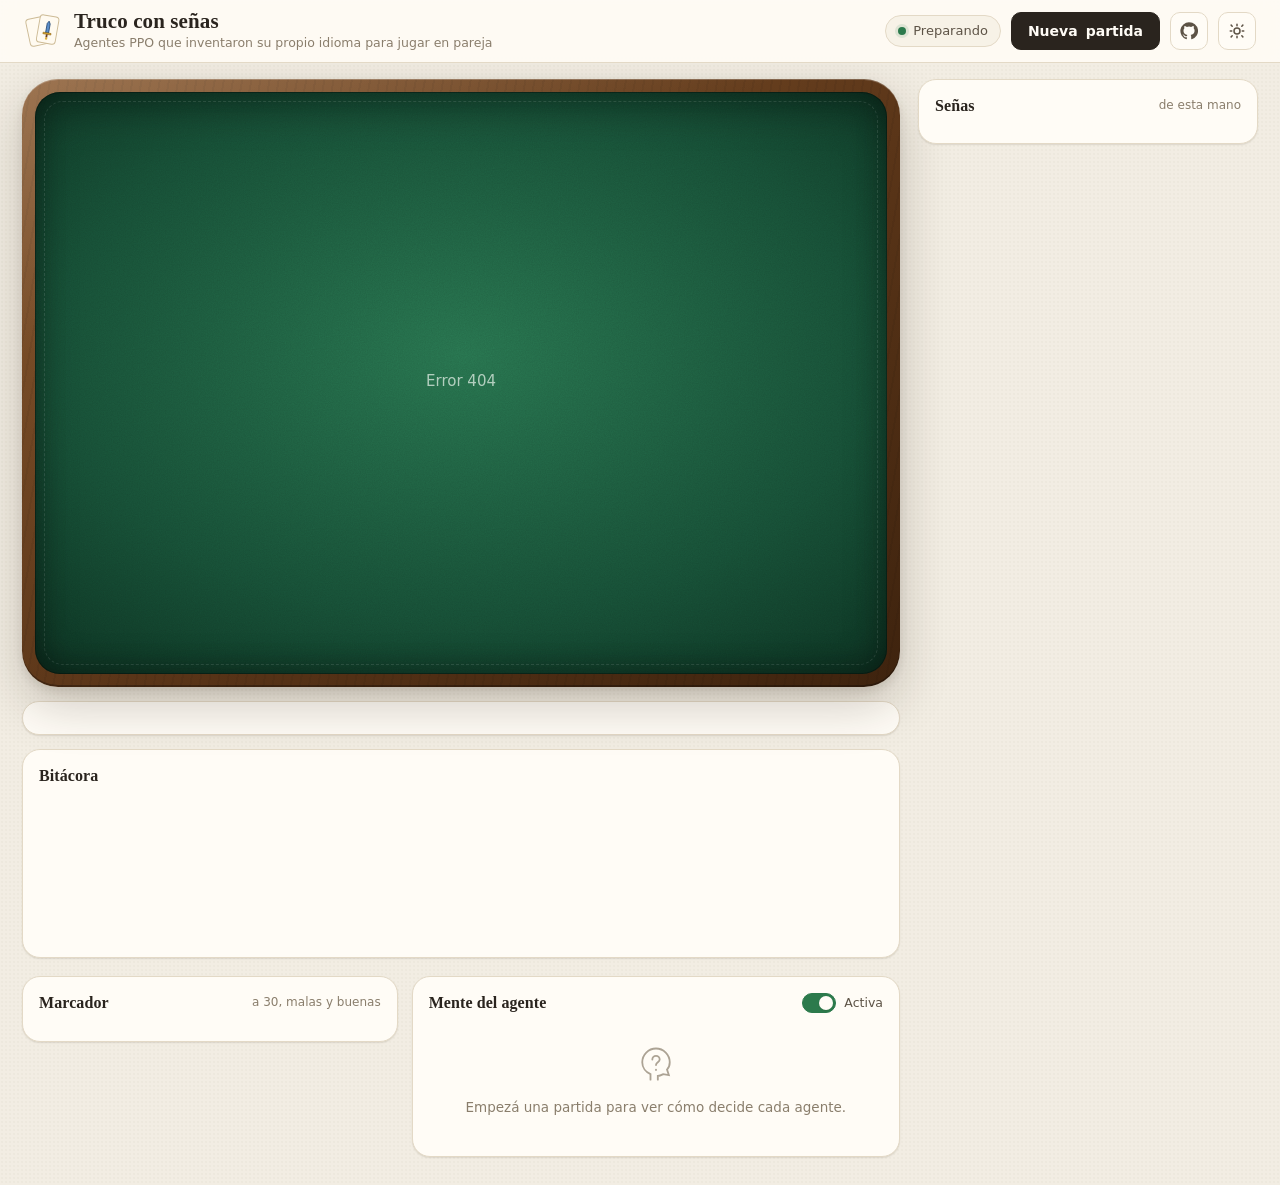
==== commit a617b3e5: "feat: la demo corre entera en el navegador con Pyodide" ====
--- a/truco/web/index.html
+++ b/truco/web/index.html
@@ -43,6 +43,9 @@
     <div class="topbar-actions">
       <span class="mode-pill" id="mode-pill"><span class="dot"></span><span id="mode-text">Preparando</span></span>
       <button class="btn btn-primary" id="btn-nueva" type="button">Nueva<span class="sm-hide"> partida</span></button>
+      <a class="icon-btn" id="btn-repo" href="https://github.com/francataldi/truco-senas" target="_blank" rel="noopener" aria-label="Ver el código y el paper en GitHub" title="Código en GitHub">
+        <svg viewBox="0 0 24 24" fill="currentColor" aria-hidden="true"><path d="M12 .5a11.5 11.5 0 0 0-3.64 22.41c.58.1.79-.25.79-.56v-2c-3.2.7-3.88-1.37-3.88-1.37-.53-1.33-1.28-1.69-1.28-1.69-1.05-.71.08-.7.08-.7 1.16.08 1.77 1.19 1.77 1.19 1.03 1.77 2.71 1.26 3.37.96.1-.75.4-1.26.73-1.55-2.56-.29-5.25-1.28-5.25-5.7 0-1.26.45-2.29 1.19-3.1-.12-.29-.52-1.47.11-3.06 0 0 .97-.31 3.17 1.18a11 11 0 0 1 5.77 0c2.2-1.49 3.17-1.18 3.17-1.18.63 1.59.23 2.77.11 3.06.74.81 1.19 1.84 1.19 3.1 0 4.43-2.7 5.4-5.27 5.69.41.36.78 1.06.78 2.14v3.17c0 .31.21.67.8.56A11.5 11.5 0 0 0 12 .5z"/></svg>
+      </a>
       <button class="icon-btn" id="btn-tema" type="button" aria-label="Cambiar entre modo claro y oscuro" title="Modo claro u oscuro">
         <svg viewBox="0 0 24 24" fill="none" stroke="currentColor" stroke-width="2" stroke-linecap="round" stroke-linejoin="round" aria-hidden="true">
           <path class="icon-sol" d="M12 3v2M12 19v2M4.2 4.2l1.4 1.4M18.4 18.4l1.4 1.4M3 12h2M19 12h2M4.2 19.8l1.4-1.4M18.4 5.6l1.4-1.4"/>
--- a/truco/web/css/theme.css
+++ b/truco/web/css/theme.css
@@ -590,19 +590,29 @@
 .setup-options {
   display: flex;
   flex-wrap: wrap;
-  align-items: center;
+  align-items: flex-end;
   gap: 14px 22px;
   margin-top: 6px;
   padding-top: 16px;
   border-top: 1px dashed var(--border);
 }
 
+.setup-options .switch {
+  min-height: 42px;
+}
+
 .setup-foot {
   display: flex;
   align-items: center;
   justify-content: space-between;
   gap: 12px;
   margin-top: 22px;
+}
+
+.setup-foot > div {
+  display: flex;
+  flex: none;
+  gap: 8px;
 }
 
 .setup-foot .note {
@@ -645,6 +655,10 @@
 .toast.error {
   background: var(--accent);
   color: #fff;
+}
+
+:root[data-theme="dark"] .toast.error {
+  color: #101311;
 }
 
 @keyframes toast-in {
--- a/truco/web/css/table.css
+++ b/truco/web/css/table.css
@@ -653,6 +653,11 @@
   color: #fff;
 }
 
+:root[data-theme="dark"] .ronda.t0,
+:root[data-theme="dark"] .ronda.t1 {
+  color: #101311;
+}
+
 .ronda.parda {
   background: rgba(255, 255, 255, 0.25);
   border-color: transparent;
@@ -1006,6 +1011,41 @@
   color: var(--felt-muted);
 }
 
+.carga {
+  width: min(360px, 82%);
+  display: grid;
+  gap: 12px;
+  justify-items: center;
+}
+
+.carga-titulo {
+  font-family: var(--font-display);
+  font-size: 19px;
+  color: var(--felt-ink);
+}
+
+.carga-barra {
+  width: 100%;
+  height: 6px;
+  border-radius: 999px;
+  background: rgba(233, 243, 234, 0.16);
+  overflow: hidden;
+}
+
+.carga-barra span {
+  display: block;
+  height: 100%;
+  border-radius: inherit;
+  background: var(--gold);
+  transition: width 0.4s var(--ease-out);
+}
+
+.carga-nota {
+  font-size: 12.5px;
+  line-height: 1.5;
+  color: var(--felt-muted);
+}
+
 @media (max-width: 1440px) {
   :root {
     --card-w: 84px;
--- a/truco/web/css/panels.css
+++ b/truco/web/css/panels.css
@@ -563,6 +563,11 @@
   align-items: center;
   gap: 8px;
   min-width: 0;
+}
+
+.mente-quien .quien-nombre {
+  flex: none;
+  white-space: nowrap;
 }
 
 .mente-contexto {
@@ -989,6 +994,12 @@
   color: #fff;
 }
 
+:root[data-theme="dark"] .accion.truco,
+:root[data-theme="dark"] .accion.envido,
+:root[data-theme="dark"] .accion.quiero {
+  color: #101311;
+}
+
 .accion.no-quiero {
   background: var(--surface-3);
   color: var(--text);
@@ -1009,12 +1020,6 @@
 .accion.siguiente {
   background: var(--text);
   color: var(--surface);
-}
-
-.grupo-sep {
-  width: 1px;
-  height: 28px;
-  background: var(--border);
 }
 
 .ritmo {
@@ -1140,7 +1145,7 @@
   padding: 0 6px;
   border-radius: 999px;
   background: var(--gold);
-  color: #fff;
+  color: #1f1a10;
   font-size: 10px;
   font-weight: 700;
   line-height: 16px;
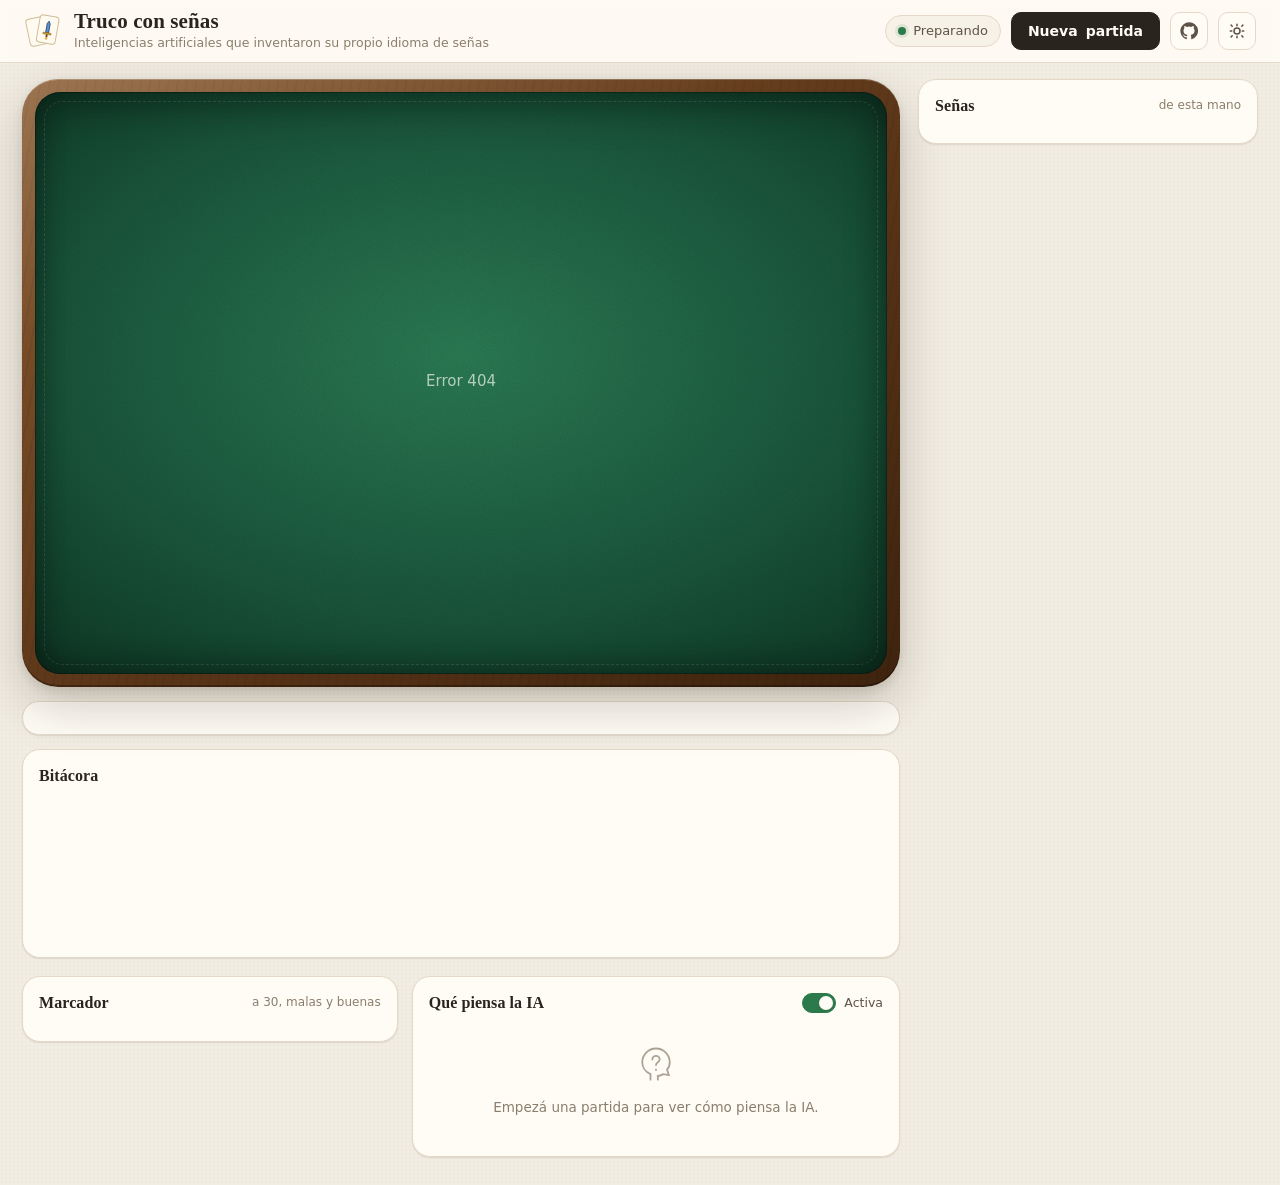
==== commit 459c669e: "feat: la demo habla en lenguaje simple, sin jerga de ML" ====
--- a/truco/web/index.html
+++ b/truco/web/index.html
@@ -4,7 +4,7 @@
   <meta charset="utf-8">
   <meta name="viewport" content="width=device-width, initial-scale=1">
   <title>Truco con señas</title>
-  <meta name="description" content="Truco argentino en parejas contra agentes PPO que inventaron su propio idioma de señas.">
+  <meta name="description" content="Truco argentino en parejas contra inteligencias artificiales que inventaron su propio idioma de señas.">
   <meta name="theme-color" content="#19563b">
   <link rel="icon" href="favicon.svg" type="image/svg+xml">
   <link rel="stylesheet" href="css/theme.css">
@@ -37,7 +37,7 @@
       </svg>
       <div>
         <h1>Truco con señas</h1>
-        <p>Agentes PPO que inventaron su propio idioma para jugar en pareja</p>
+        <p>Inteligencias artificiales que inventaron su propio idioma de señas</p>
       </div>
     </div>
     <div class="topbar-actions">
@@ -56,7 +56,7 @@
   </header>
 
   <main class="layout" id="layout" data-tab="senas">
-    <aside class="col col-side col-left" aria-label="Marcador y mente del agente">
+    <aside class="col col-side col-left" aria-label="Marcador y lo que piensa la IA">
       <section class="panel marcador" data-pane="marcador" aria-labelledby="marcador-titulo">
         <div class="panel-head">
           <h2 id="marcador-titulo">Marcador</h2>
@@ -66,7 +66,7 @@
       </section>
       <section class="panel mente" data-pane="mente" aria-labelledby="mente-titulo">
         <div class="panel-head">
-          <h2 id="mente-titulo">Mente del agente</h2>
+          <h2 id="mente-titulo">Qué piensa la IA</h2>
           <label class="switch">
             <input type="checkbox" id="mente-toggle" checked>
             <span class="track"></span>
@@ -115,7 +115,7 @@
       <div class="setup-hero">
         <div class="hero-cards" id="hero-cards"></div>
         <h2 id="setup-titulo">Nueva partida</h2>
-        <p>Antes de cada mano, cada jugador le hace una seña a su compañero. Los agentes PPO aprendieron solos qué significa cada gesto.</p>
+        <p>Antes de cada mano, cada jugador le hace una seña a su compañero. Las IA aprendieron solas, jugando millones de manos, qué significa cada gesto. <a class="setup-link" href="https://github.com/francataldi/truco-senas#cómo-se-juega-la-demo" target="_blank" rel="noopener">¿No sabés jugar al truco?</a></p>
       </div>
       <div class="setup-body">
         <div class="setup-modes">
--- a/truco/web/css/theme.css
+++ b/truco/web/css/theme.css
@@ -816,3 +816,11 @@
     transition-duration: 0.01ms !important;
   }
 }
+
+.setup-link {
+  color: inherit;
+  font-weight: 600;
+  text-decoration: underline;
+  text-underline-offset: 3px;
+  white-space: nowrap;
+}
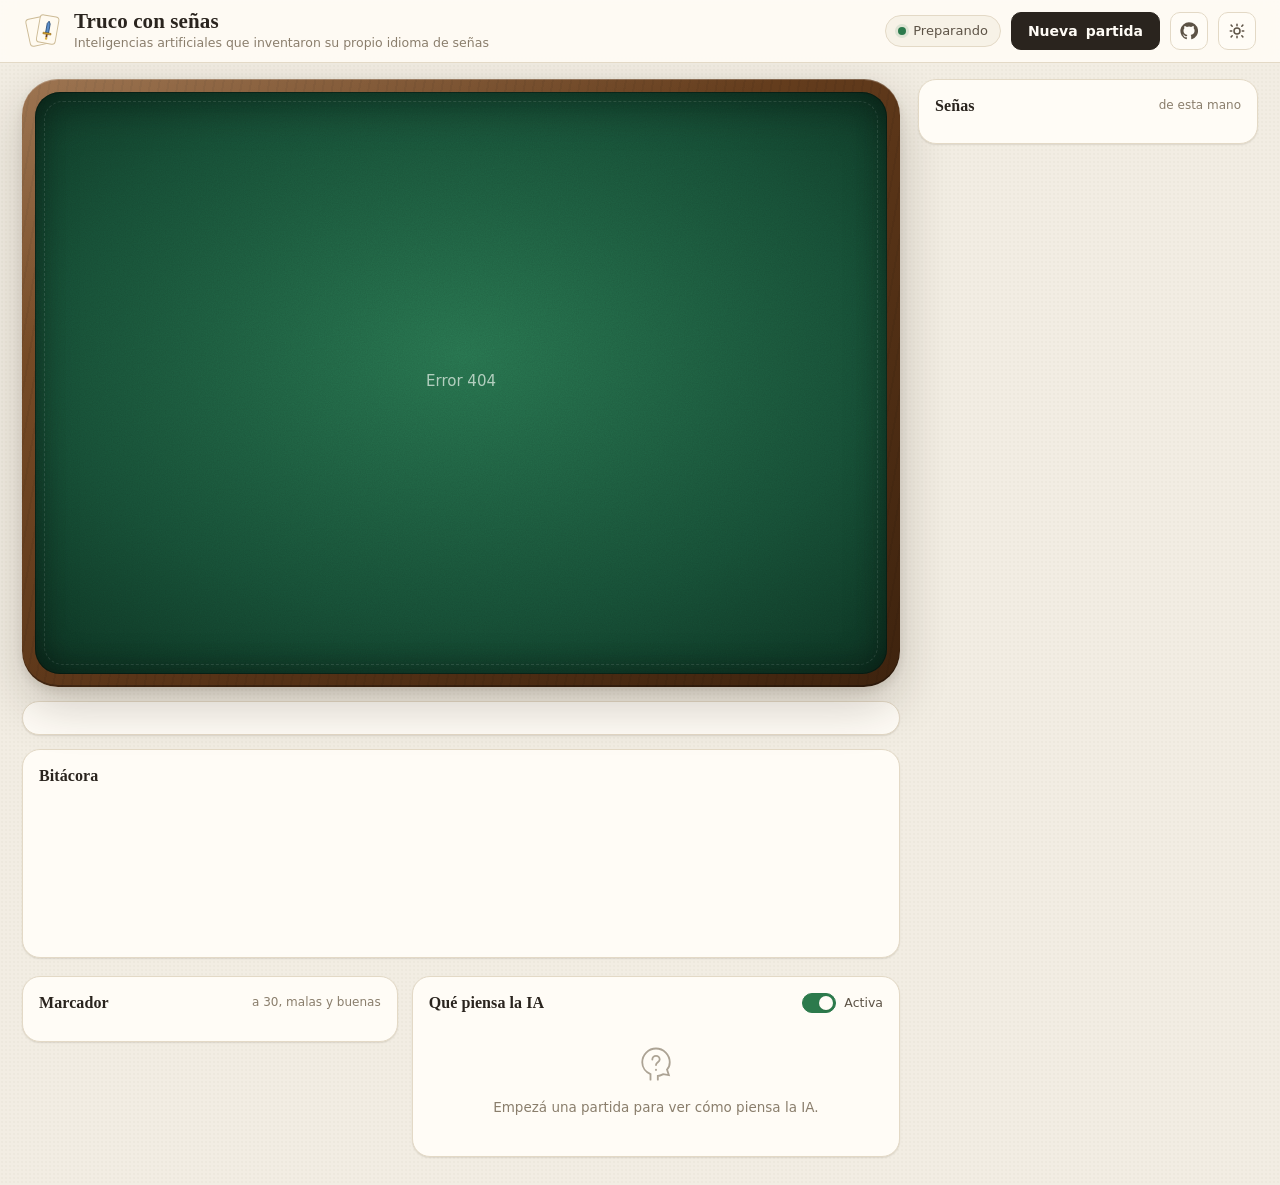
==== commit 565c59c7: "feat: mano a mano contra el bot que elijas, incluido el de teoría de juegos" ====
--- a/truco/web/index.html
+++ b/truco/web/index.html
@@ -43,7 +43,7 @@
     <div class="topbar-actions">
       <span class="mode-pill" id="mode-pill"><span class="dot"></span><span id="mode-text">Preparando</span></span>
       <button class="btn btn-primary" id="btn-nueva" type="button">Nueva<span class="sm-hide"> partida</span></button>
-      <a class="icon-btn" id="btn-repo" href="https://github.com/francataldi/truco-senas" target="_blank" rel="noopener" aria-label="Ver el código y el paper en GitHub" title="Código en GitHub">
+      <a class="icon-btn" id="btn-repo" href="https://github.com/francataldi/truco-senas" target="_blank" rel="noopener" aria-label="Ver el código en GitHub" title="Código en GitHub">
         <svg viewBox="0 0 24 24" fill="currentColor" aria-hidden="true"><path d="M12 .5a11.5 11.5 0 0 0-3.64 22.41c.58.1.79-.25.79-.56v-2c-3.2.7-3.88-1.37-3.88-1.37-.53-1.33-1.28-1.69-1.28-1.69-1.05-.71.08-.7.08-.7 1.16.08 1.77 1.19 1.77 1.19 1.03 1.77 2.71 1.26 3.37.96.1-.75.4-1.26.73-1.55-2.56-.29-5.25-1.28-5.25-5.7 0-1.26.45-2.29 1.19-3.1-.12-.29-.52-1.47.11-3.06 0 0 .97-.31 3.17 1.18a11 11 0 0 1 5.77 0c2.2-1.49 3.17-1.18 3.17-1.18.63 1.59.23 2.77.11 3.06.74.81 1.19 1.84 1.19 3.1 0 4.43-2.7 5.4-5.27 5.69.41.36.78 1.06.78 2.14v3.17c0 .31.21.67.8.56A11.5 11.5 0 0 0 12 .5z"/></svg>
       </a>
       <button class="icon-btn" id="btn-tema" type="button" aria-label="Cambiar entre modo claro y oscuro" title="Modo claro u oscuro">
@@ -115,13 +115,17 @@
       <div class="setup-hero">
         <div class="hero-cards" id="hero-cards"></div>
         <h2 id="setup-titulo">Nueva partida</h2>
-        <p>Antes de cada mano, cada jugador le hace una seña a su compañero. Las IA aprendieron solas, jugando millones de manos, qué significa cada gesto. <a class="setup-link" href="https://github.com/francataldi/truco-senas#cómo-se-juega-la-demo" target="_blank" rel="noopener">¿No sabés jugar al truco?</a></p>
+        <p>En parejas, antes de cada mano cada jugador le hace una seña a su compañero, y las IA aprendieron solas qué significa cada gesto. Mano a mano, jugás vos solo contra el bot que elijas. <a class="setup-link" href="https://github.com/francataldi/truco-senas#cómo-se-juega-la-demo" target="_blank" rel="noopener">¿No sabés jugar al truco?</a></p>
       </div>
       <div class="setup-body">
         <div class="setup-modes">
           <div class="segmented" role="group" aria-label="Modo">
             <button type="button" data-mode="play" aria-pressed="true">Jugar</button>
             <button type="button" data-mode="watch" aria-pressed="false">Mirar</button>
+          </div>
+          <div class="segmented" role="group" aria-label="Formato">
+            <button type="button" data-format="parejas" aria-pressed="true">En parejas</button>
+            <button type="button" data-format="duelo" aria-pressed="false">Mano a mano</button>
           </div>
           <span class="mode-help" id="mode-help"></span>
         </div>
--- a/truco/web/css/theme.css
+++ b/truco/web/css/theme.css
@@ -582,9 +582,17 @@
 
 .field .desc {
   min-height: 2.6em;
-  font-size: 12.5px;
-  color: var(--muted);
-  line-height: 1.35;
+  font-size: 13px;
+  color: var(--text-2);
+  line-height: 1.45;
+  text-wrap: pretty;
+}
+
+.field .desc b {
+  display: block;
+  margin-bottom: 2px;
+  color: var(--text);
+  font-weight: 600;
 }
 
 .setup-options {
--- a/truco/web/css/table.css
+++ b/truco/web/css/table.css
@@ -708,6 +708,7 @@
 .globo {
   position: absolute;
   z-index: 20;
+  width: max-content;
   max-width: 220px;
   padding: 7px 12px;
   border-radius: 14px;
@@ -716,7 +717,7 @@
   font-weight: 800;
   font-size: 15px;
   line-height: 1.2;
-  white-space: nowrap;
+  text-wrap: balance;
   box-shadow: 0 8px 22px rgba(0, 0, 0, 0.35);
   pointer-events: none;
   animation: globo 2.2s var(--ease-out) both;
--- a/truco/web/css/panels.css
+++ b/truco/web/css/panels.css
@@ -603,6 +603,13 @@
   font-weight: 500;
   letter-spacing: 0;
   text-transform: none;
+}
+
+.creencias-nota {
+  margin: -2px 0 8px;
+  font-size: 12px;
+  line-height: 1.35;
+  color: var(--text-2);
 }
 
 .gauge {
@@ -1191,3 +1198,29 @@
     max-height: 340px;
   }
 }
+
+@media (max-width: 520px) {
+  .controles.watch {
+    grid-template-columns: minmax(0, 1fr);
+    grid-template-areas:
+      "estado"
+      "ritmo";
+  }
+
+  .controles.watch .ritmo {
+    justify-content: space-between;
+  }
+}
+
+.nota-duelo {
+  display: grid;
+  gap: 8px;
+  padding: 4px 2px;
+  font-size: 13.5px;
+  line-height: 1.5;
+  color: var(--text-2);
+}
+
+.nota-duelo b {
+  color: var(--text);
+}
